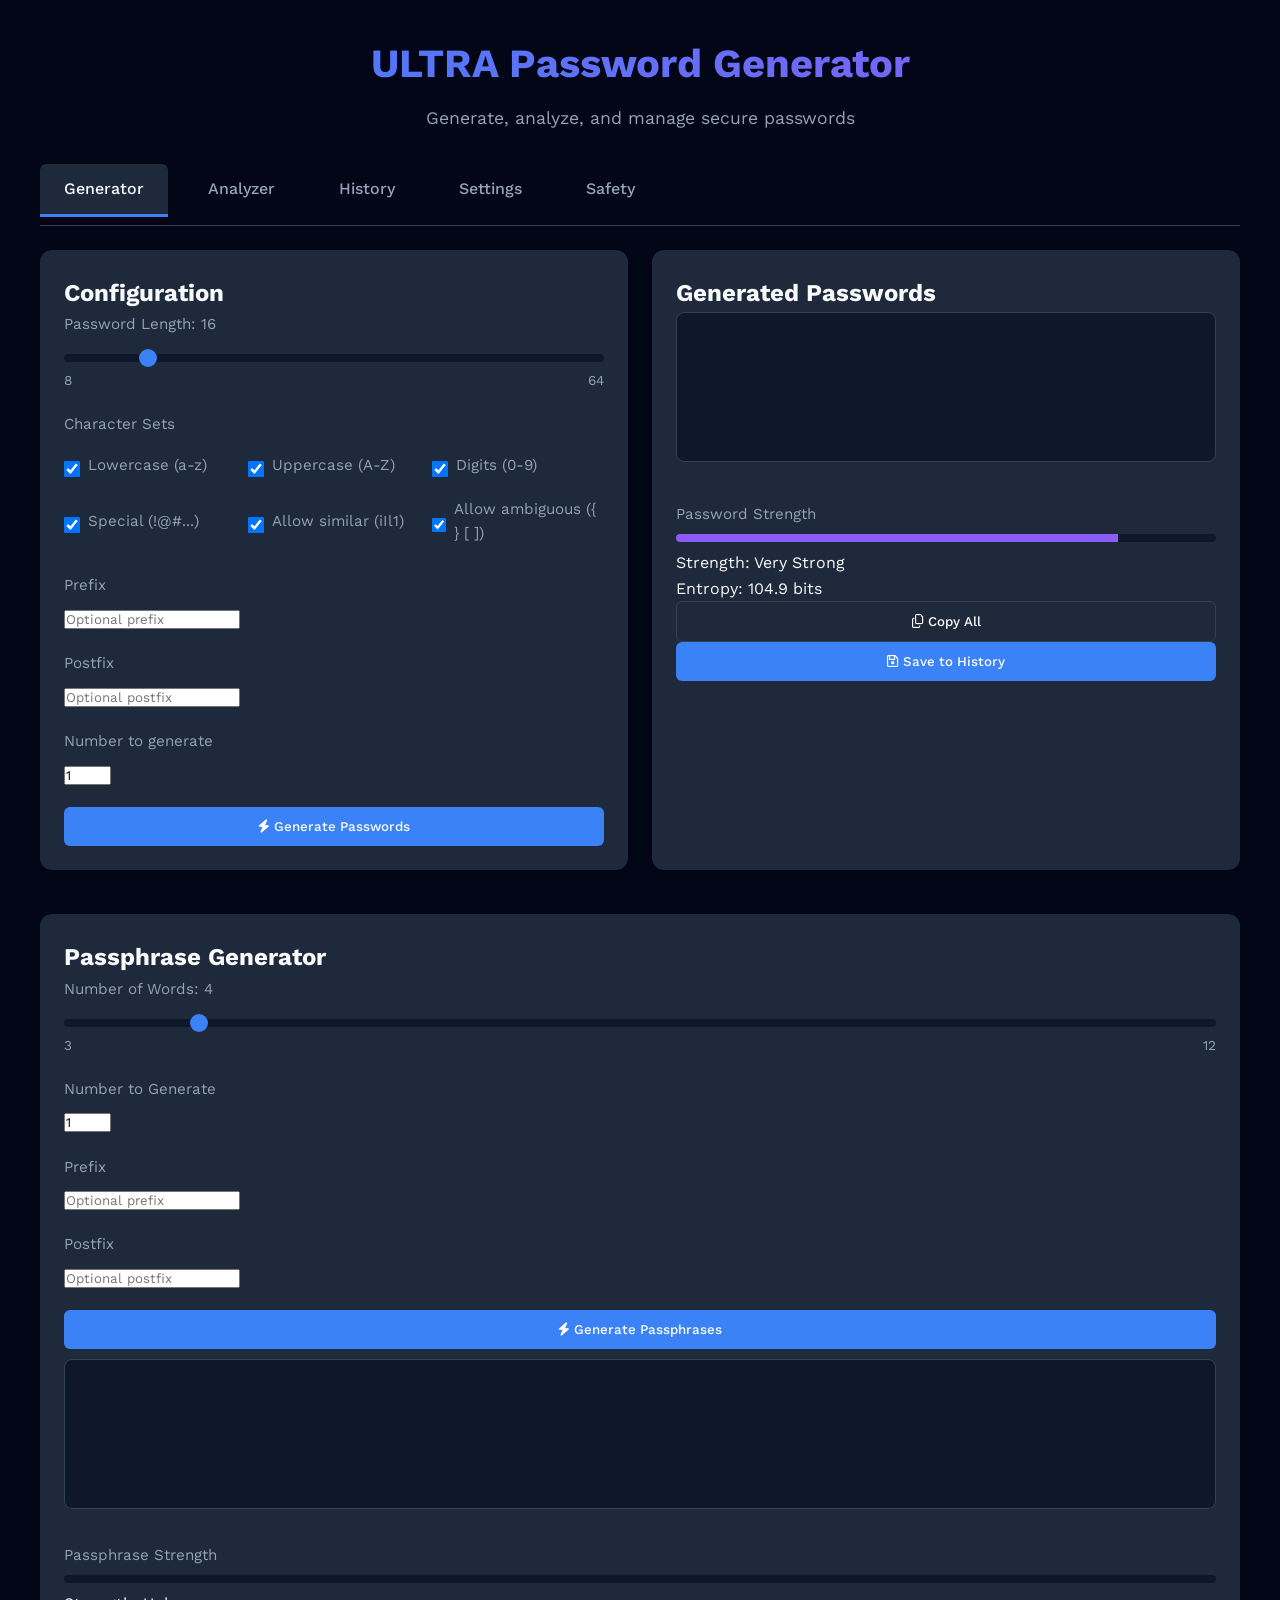
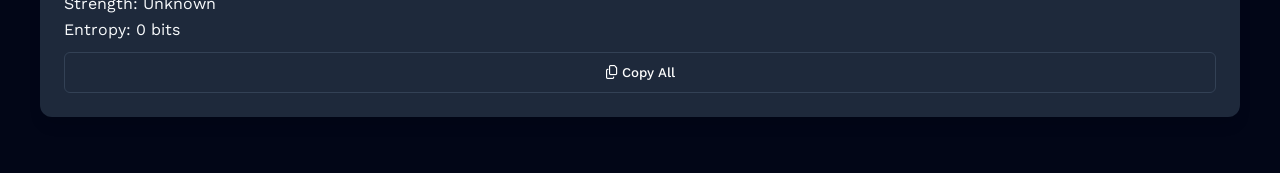
==== index.html @ 03932b48 "Update index.html please tell me this passphrase generator is finally fixed 😭" ====
<!DOCTYPE html>
<html lang="en">
<head>
    <meta charset="UTF-8">
    <meta name="viewport" content="width=device-width, initial-scale=1.0">
    <link rel="icon" href="icon.png" type="image/png">
    <link rel="preconnect" href="https://fonts.googleapis.com">
    <link rel="preconnect" href="https://fonts.gstatic.com" crossorigin>
    <link href="https://fonts.googleapis.com/css2?family=Work+Sans:ital,wght@0,100..900;1,100..900&display=swap" rel="stylesheet">
    <link rel="preconnect" href="https://fonts.googleapis.com">
    <link rel="preconnect" href="https://fonts.gstatic.com" crossorigin>
    <link href="https://fonts.googleapis.com/css2?family=Manrope:wght@200..800&display=swap" rel="stylesheet">
    <title>Password Generator</title>
    <link rel="stylesheet" href="https://cdnjs.cloudflare.com/ajax/libs/font-awesome/6.4.0/css/all.min.css">
    <style>
        :root {
            --bg-dark: #0f172a;
            --bg-darker: #020617;
            --card-bg: #1e293b;
            --accent: #3b82f6;
            --accent-hover: #2563eb;
            --text-primary: #f8fafc;
            --text-secondary: #94a3b8;
            --success: #10b981;
            --warning: #f59e0b;
            --danger: #ef4444;
            --border: #334155;
        }

        * {
            margin: 0;
            padding: 0;
            box-sizing: border-box;
            font-family: 'Work Sans', system-ui, -apple-system, sans-serif;
        }

        body {
            background: var(--bg-darker);
            color: var(--text-primary);
            min-height: 100vh;
            padding: 2rem;
            line-height: 1.6;
        }

        .container {
            max-width: 1200px;
            margin: 0 auto;
        }

        header {
            text-align: center;
            margin-bottom: 2rem;
        }

        h1 {
            font-size: 2.5rem;
            background: linear-gradient(90deg, var(--accent), #8b5cf6);
            -webkit-background-clip: text;
            background-clip: text;
            color: transparent;
            margin-bottom: 0.5rem;
        }

        .subtitle {
            color: var(--text-secondary);
            font-size: 1.1rem;
        }

        .tabs {
            display: flex;
            gap: 1rem;
            margin-bottom: 1.5rem;
            border-bottom: 1px solid var(--border);
            padding-bottom: 0.5rem;
        }

        .tab {
            padding: 0.75rem 1.5rem;
            cursor: pointer;
            border-radius: 6px 6px 0 0;
            font-weight: 500;
            transition: all 0.2s;
            color: var(--text-secondary);
        }

        .tab.active {
            background: var(--card-bg);
            color: var(--text-primary);
            border-bottom: 3px solid var(--accent);
        }

        .tab-content {
            display: none;
        }

        .tab-content.active {
            display: block;
        }

        .card {
            background: var(--card-bg);
            border-radius: 12px;
            padding: 1.5rem;
            margin-bottom: 1.5rem;
            box-shadow: 0 10px 15px -3px rgba(0, 0, 0, 0.1);
        }

        .grid {
            display: grid;
            grid-template-columns: repeat(auto-fit, minmax(300px, 1fr));
            gap: 1.5rem;
        }

        .control-group {
            margin-bottom: 1.25rem;
        }

        label {
            display: block;
            margin-bottom: 0.5rem;
            color: var(--text-secondary);
            font-size: 0.95rem;
        }

        input[type="range"] {
            width: 100%;
            height: 8px;
            background: var(--bg-dark);
            border-radius: 4px;
            -webkit-appearance: none;
            margin-bottom: 0.5rem;
        }

        input[type="range"]::-webkit-slider-thumb {
            -webkit-appearance: none;
            width: 18px;
            height: 18px;
            background: var(--accent);
            border-radius: 50%;
            cursor: pointer;
        }

        .range-labels {
            display: flex;
            justify-content: space-between;
            font-size: 0.85rem;
            color: var(--text-secondary);
        }

        .checkbox-grid {
            display: grid;
            grid-template-columns: repeat(auto-fill, minmax(150px, 1fr));
            gap: 0.75rem;
            margin: 1rem 0;
        }

        .checkbox-item {
            display: flex;
            align-items: center;
            gap: 0.5rem;
        }

        .checkbox-item input {
            width: 16px;
            height: 16px;
        }

        .btn {
            background: var(--accent);
            color: white;
            border: none;
            padding: 0.75rem 1.5rem;
            border-radius: 6px;
            cursor: pointer;
            font-weight: 500;
            transition: all 0.2s;
            display: inline-flex;
            align-items: center;
            gap: 0.5rem;
        }

        .btn:hover {
            background: var(--accent-hover);
            transform: translateY(-2px);
        }

        .btn:active {
            transform: translateY(0);
        }

        .btn-block {
            display: block;
            width: 100%;
            text-align: center;
        }

        .btn-secondary {
            background: var(--card-bg);
            border: 1px solid var(--border);
        }

        .btn-secondary:hover {
            background: var(--bg-dark);
        }

        .safety-textarea {
          width: 100%;
          min-height: 150px;
          background: var(--bg-dark);
          color: var(--text-primary);
          border: 1px solid var(--border);
          border-radius: 8px;
          padding: 1rem;
          font-family: 'Manrope', monospace;
          font-size: 26px; /* Your requested size */
          resize: none;
          margin-bottom: 1rem;
          line-height: 1.6;
          box-sizing: border-box;
          word-wrap: break-word;
          white-space: pre-wrap;
        }
        
        textarea:not(.safety-textarea) {
          width: 100%;
          min-height: 150px;
          background: var(--bg-dark);
          color: var(--text-primary);
          border: 1px solid var(--border);
          border-radius: 8px;
          padding: 1rem;
          font-family: 'Manrope', monospace;
          font-size: 30px;
          resize: none;
          margin-bottom: 1rem;
          line-height: 1.6;
          box-sizing: border-box;
        }

        .password-strength {
            margin-top: 1rem;
        }

        .strength-meter {
            height: 8px;
            background: var(--bg-dark);
            border-radius: 4px;
            overflow: hidden;
            margin: 0.5rem 0;
        }

        .strength-bar {
            height: 100%;
            width: 0%;
            transition: all 0.3s ease;
        }

        .analysis-results {
            margin-top: 1rem;
        }

        .analysis-item {
            display: flex;
            justify-content: space-between;
            padding: 0.5rem 0;
            border-bottom: 1px dashed var(--border);
        }

        .analysis-item:last-child {
            border-bottom: none;
        }

        .badge {
            display: inline-block;
            padding: 0.25rem 0.5rem;
            border-radius: 4px;
            font-size: 0.8rem;
            font-weight: 500;
        }

        .badge-success {
            background: rgba(16, 185, 129, 0.2);
            color: var(--success);
        }

        .badge-warning {
            background: rgba(245, 158, 11, 0.2);
            color: var(--warning);
        }

        .badge-danger {
            background: rgba(239, 68, 68, 0.2);
            color: var(--danger);
        }

        .password-history {
            max-height: 300px;
            overflow-y: auto;
        }

        .history-item {
            display: flex;
            justify-content: space-between;
            align-items: center;
            padding: 8px;
            border-bottom: 1px solid #ccc;
            flex-wrap: wrap;
        }
        
        .history-item .password {
            flex: 1;
            min-width: 0;
            margin-right: 10px;
            word-break: break-word;
            overflow-wrap: anywhere;
        }
        
        .history-item .actions {
            display: flex;
            gap: 6px;
            flex-shrink: 0;
        }

        .tooltip {
            position: relative;
            display: inline-block;
        }

        .tooltip .tooltip-text {
            visibility: hidden;
            width: 200px;
            background: var(--card-bg);
            color: var(--text-primary);
            text-align: center;
            border-radius: 6px;
            padding: 0.5rem;
            position: absolute;
            z-index: 1;
            bottom: 125%;
            left: 50%;
            transform: translateX(-50%);
            opacity: 0;
            transition: opacity 0.3s;
            font-size: 0.85rem;
            border: 1px solid var(--border);
        }

        .tooltip:hover .tooltip-text {
            visibility: visible;
            opacity: 1;
        }

        @media (max-width: 768px) {
            .safety-textarea {
                font-size: 18px !important;
                padding: 12px !important;
            }
              
            textarea:not(.safety-textarea) {
                font-size: 24px !important;
            }
            .grid {
                grid-template-columns: 1fr;
            }
    
            .tabs {
                overflow-x: auto;
                padding-bottom: 0;
            }
        }
    </style>
</head>
<body>
    <div class="container">
        <header>
            <h1>ULTRA Password Generator</h1>
            <p class="subtitle">Generate, analyze, and manage secure passwords</p>
        </header>

        <div class="tabs">
            <div class="tab active" data-tab="generator">Generator</div>
            <div class="tab" data-tab="analyzer">Analyzer</div>
            <div class="tab" data-tab="history">History</div>
            <div class="tab" data-tab="settings">Settings</div>
            <div class="tab" data-tab="safety">Safety</div>
        </div>

        <div id="generator" class="tab-content active">
            <div class="grid">
                <div class="card">
                    <h2>Configuration</h2>
                    <div class="control-group">
                        <label for="length">Password Length: <span id="length-value">16</span></label>
                        <input type="range" id="length" min="8" max="64" value="16">
                        <div class="range-labels">
                            <span>8</span>
                            <span>64</span>
                        </div>
                    </div>

                    <div class="control-group">
                        <label>Character Sets</label>
                        <div class="checkbox-grid">
                            <div class="checkbox-item">
                                <input type="checkbox" id="lowercase" checked>
                                <label for="lowercase">Lowercase (a-z)</label>
                            </div>
                            <div class="checkbox-item">
                                <input type="checkbox" id="uppercase" checked>
                                <label for="uppercase">Uppercase (A-Z)</label>
                            </div>
                            <div class="checkbox-item">
                                <input type="checkbox" id="digits" checked>
                                <label for="digits">Digits (0-9)</label>
                            </div>
                            <div class="checkbox-item">
                                <input type="checkbox" id="special" checked>
                                <label for="special">Special (!@#...)</label>
                            </div>
                            <div class="checkbox-item">
                                <input type="checkbox" id="similar" checked>
                                <label for="similar">Allow similar (iIl1)</label>
                            </div>
                            <div class="checkbox-item">
                                <input type="checkbox" id="ambiguous" checked>
                                <label for="ambiguous">Allow ambiguous ({ } [ ])</label>
                            </div>
                        </div>
                    </div>

                    <div class="control-group">
                        <label for="prefix">Prefix</label>
                        <input type="text" id="prefix" placeholder="Optional prefix">
                    </div>

                    <div class="control-group">
                        <label for="postfix">Postfix</label>
                        <input type="text" id="postfix" placeholder="Optional postfix">
                    </div>

                    <div class="control-group">
                        <label for="num-passwords">Number to generate</label>
                        <input type="number" id="num-passwords" min="1" max="10" value="1">
                    </div>

                    <button id="generate-btn" class="btn btn-block">
                        <i class="fas fa-bolt"></i> Generate Passwords
                    </button>
                </div>

                <div class="card">
                    <h2>Generated Passwords</h2>
                    <textarea id="output" readonly style="font-size: 20px;"></textarea>

                    <div class="password-strength">
                        <label>Password Strength</label>
                        <div class="strength-meter">
                            <div class="strength-bar" id="strength-bar"></div>
                        </div>
                        <div id="strength-text">Strength: Unknown</div>
                        <div id="entropy">Entropy: 0 bits</div>
                    </div>

                    <button id="copy-btn" class="btn btn-block btn-secondary">
                        <i class="far fa-copy"></i> Copy All
                    </button>
                    <button id="save-btn" class="btn btn-block">
                        <i class="far fa-save"></i> Save to History
                    </button>
                </div>
            </div>
            <div class="card" style="margin-top: 20px;">
              <h2>Passphrase Generator</h2>
              <div class="control-group">
                <label for="passphrase-length">Number of Words: <span id="passphrase-length-value">4</span></label>
                <input type="range" id="passphrase-length" min="3" max="12" value="4">
                <div class="range-labels">
                  <span>3</span>
                  <span>12</span>
                </div>
              </div>
            
              <div class="control-group">
                <label for="num-passphrases">Number to Generate</label>
                <input type="number" id="num-passphrases" min="1" max="10" value="1">
              </div>
            
              <div class="control-group">
                <label for="prefix-phrase">Prefix</label>
                <input type="text" id="prefix-phrase" placeholder="Optional prefix">
              </div>
            
              <div class="control-group">
                <label for="postfix-phrase">Postfix</label>
                <input type="text" id="postfix-phrase" placeholder="Optional postfix">
              </div>
            
              <button id="generate-passphrase-btn" class="btn btn-block">
                <i class="fas fa-bolt"></i> Generate Passphrases
              </button>
            
              <textarea id="output-passphrases" readonly style="font-size: 20px; margin-top: 10px; height: 150px;"></textarea>
            
              <div class="password-strength" style="margin-top: 10px;">
                <label>Passphrase Strength</label>
                <div class="strength-meter">
                  <div class="strength-bar" id="strength-bar-passphrase"></div>
                </div>
                <div id="strength-text-passphrase">Strength: Unknown</div>
                <div id="entropy-passphrase">Entropy: 0 bits</div>
              </div>
            
              <button id="copy-passphrase-btn" class="btn btn-block btn-secondary" style="margin-top: 10px;">
                <i class="far fa-copy"></i> Copy All
              </button>
            </div>
        </div>

        <div id="analyzer" class="tab-content">
            <div class="grid">
                <div class="card">
                    <h2>Password Analysis</h2>
                    <textarea id="analyze-input" placeholder="Paste a password to analyze" style="font-size: 20px;"></textarea>
                    <button id="analyze-btn" class="btn btn-block">
                        <i class="fas fa-search"></i> Analyze Password
                    </button>
                </div>

                <div class="card">
                    <h2>Analysis Results</h2>
                    <div id="analysis-results" class="analysis-results">
                        <p>No password analyzed yet. Enter a password in the analyzer to see detailed information.</p>
                    </div>
                </div>
            </div>
        </div>

        <div id="history" class="tab-content">
            <div class="card">
                <h2>Password History</h2>
                <div class="password-history" id="password-history">
                    <p>No passwords saved yet. Generate and save passwords to view them here.</p>
                </div>
                <button id="clear-history" class="btn btn-block btn-secondary">
                    <i class="fas fa-trash"></i> Clear History
                </button>
                <button id="export-history" class="btn btn-block btn-primary">
                    <i class="fas fa-download"></i> Export History
                </button>
            </div>
        </div>

        <div id="settings" class="tab-content">
            <div class="card">
                <h2>Settings</h2>
                <div class="control-group">
                    <label for="theme">Theme</label>
                    <select id="theme" class="btn btn-block">
                        <option value="dark">Dark</option>
                        <option value="light">Light (WIP)</option>
                        <option value="oled">OLED Black (WIP)</option>
                    </select>
                    <small class="text-warning">Note: Light and OLED Black themes are currently a work in progress.</small>
                </div>

                <div class="control-group">
                    <label for="default-length">Default Password Length</label>
                    <input type="range" id="default-length" min="8" max="64" value="16">
                    <div class="range-labels">
                        <span>8</span>
                        <span>64</span>
                    </div>
                </div>

                <div class="control-group">
                    <label for="auto-copy">Auto-copy on generate</label>
                    <input type="checkbox" id="auto-copy">
                </div>

                <div class="control-group">
                    <label for="auto-save">Auto-save to history</label>
                    <input type="checkbox" id="auto-save">
                </div>

                <button id="export-settings" class="btn btn-block btn-secondary">
                    <i class="fas fa-file-export"></i> Export Settings
                </button>
                <button id="import-settings" class="btn btn-block">
                    <i class="fas fa-file-import"></i> Import Settings
                </button>
            </div>
        </div>
    </div>

    <div id="safety" class="tab-content">
        <div class="card">
            <h2>Safety</h2>

            <div class="control-group">
                <label for="tip1"><strong>Password Tip #1</strong></label>
                <textarea id="tip1" class="safety-textarea" rows="5" readonly>
Strong passwords mix uppercase, lowercase, numbers, and symbols. Avoid simple patterns like "12345" or "password". Aim for at least 12 characters in length. The more random your combination, the harder it is to crack. Special characters like @#$% can significantly increase security.
                </textarea>
            </div>

            <div class="control-group">
                <label for="tip2"><strong>Password Tip #2</strong></label>
                <textarea id="tip2" class="safety-textarea" rows="5" readonly>
Never use personal information like birthdays or pet names. Hackers can easily find these details online. Avoid dictionary words and common phrases. Instead, create random combinations unrelated to your life. Consider using the first letters of a memorable sentence.
                </textarea>
            </div>

            <div class="control-group">
                <label for="tip3"><strong>Password Tip #3</strong></label>
                <textarea id="tip3" class="safety-textarea" rows="5" readonly>
Reusing passwords puts all accounts at risk. Data breaches often expose passwords used on multiple sites. Password managers generate and store unique passwords securely. They encrypt your data and only require remembering one master password. Popular options include LastPass, Bitwarden, and 1Password.
                </textarea>
            </div>

            <div class="control-group">
                <label for="tip4"><strong>Password Tip #4</strong></label>
                <textarea id="tip4" class="safety-textarea" rows="5" readonly>
Two-factor authentication (2FA) adds crucial extra protection. Even with your password, hackers would need your phone or biometrics. Use authenticator apps instead of SMS when possible. Enable 2FA especially for email and financial accounts. Many services offer this in their security settings. Some recomendations for authenticator apps are: Google Authenticator, Microsoft Authenticator, Authy, Raivo OTP (iOS only), or Aegis Authenticator (Android only)
                </textarea>
            </div>

            <div class="control-group">
                <label for="tip5"><strong>Password Tip #5</strong></label>
                <textarea id="tip5" class="safety-textarea" rows="5" readonly>
Update important passwords every 3-6 months. Focus first on banking, email, and work accounts. Don't just increment numbers (Password1 to Password2). Create completely new passwords each time. Password managers can track when you last changed each password.
                </textarea>
            </div>

            <div class="control-group">
                <label for="tip6"><strong>Password Tip #6</strong></label>
                <textarea id="tip6" class="safety-textarea" rows="5" readonly>
Phishing scams try to trick you into revealing passwords. Check sender addresses carefully in suspicious emails. Never click "password reset" links you didn't request. Legitimate companies won't ask for passwords via email. When in doubt, visit websites directly instead of clicking links.
                </textarea>
            </div>

            <div class="control-group">
                <label for="tip7"><strong>Password Tip #7</strong></label>
                <textarea id="tip7" class="safety-textarea" rows="5" readonly>
Passphrases combine multiple random words for better security. They're longer but easier to remember than complex characters. Choose 4-6 unrelated words (correct-horse-battery-staple). Add numbers/symbols between words for extra strength. Ensure it's at least 15 characters total.
                </textarea>
            </div>
        </div>
    </div>

    <script>

        let wordsList = [];
        async function loadWords() {
          try {
            const response = await fetch('/words.json');
            if (!response.ok) throw new Error('Failed to load words.json');
            const data = await response.json();
            wordsList = data.words;
            console.log(`Loaded ${wordsList.length} words.`);
          } catch (error) {
            console.error('Error loading words:', error);
          }
        }
        
        const tabElements = document.querySelectorAll('.tab');
        const tabContents = document.querySelectorAll('.tab-content');
        const lengthSlider = document.getElementById('length');
        const lengthValue = document.getElementById('length-value');
        const lowercaseCheck = document.getElementById('lowercase');
        const uppercaseCheck = document.getElementById('uppercase');
        const digitsCheck = document.getElementById('digits');
        const specialCheck = document.getElementById('special');
        const similarCheck = document.getElementById('similar');
        const ambiguousCheck = document.getElementById('ambiguous');
        const prefixInput = document.getElementById('prefix');
        const postfixInput = document.getElementById('postfix');
        const numPasswordsInput = document.getElementById('num-passwords');
        const generateBtn = document.getElementById('generate-btn');
        const copyBtn = document.getElementById('copy-btn');
        const saveBtn = document.getElementById('save-btn');
        const outputArea = document.getElementById('output');
        const strengthBar = document.getElementById('strength-bar');
        const strengthText = document.getElementById('strength-text');
        const entropyText = document.getElementById('entropy');
        const analyzeInput = document.getElementById('analyze-input');
        const analyzeBtn = document.getElementById('analyze-btn');
        const analysisResults = document.getElementById('analysis-results');
        const passwordHistory = document.getElementById('password-history');
        const clearHistoryBtn = document.getElementById('clear-history');
        const themeSelect = document.getElementById('theme');
        const defaultLength = document.getElementById('default-length');
        const autoCopyCheck = document.getElementById('auto-copy');
        const autoSaveCheck = document.getElementById('auto-save');
        const exportSettingsBtn = document.getElementById('export-settings');
        const importSettingsBtn = document.getElementById('import-settings');
        const passphraseLengthInput = document.getElementById('passphrase-length');
        const passphraseLengthDisplay = document.getElementById('passphrase-length-value');
        const passphraseCountInput = document.getElementById('num-passphrases');
        const passphrasePrefixInput = document.getElementById('prefix-phrase');
        const passphrasePostfixInput = document.getElementById('postfix-phrase');
        const generatePassphraseButton = document.getElementById('generate-passphrase-btn');
        const passphraseOutputBox = document.getElementById('output-passphrases');
        const passphraseStrengthBar = document.getElementById('strength-bar-passphrase');
        const passphraseStrengthText = document.getElementById('strength-text-passphrase');
        const passphraseEntropyDisplay = document.getElementById('entropy-passphrase');
        const copyPassphraseButton = document.getElementById('copy-passphrase-btn');
        let isLoadingHistory = false;

        tabElements.forEach(tab => {
            tab.addEventListener('click', () => {
                tabElements.forEach(t => t.classList.remove('active'));
                tabContents.forEach(c => c.classList.remove('active'));

                tab.classList.add('active');
                document.getElementById(tab.dataset.tab).classList.add('active');
            });
        });

        passphraseLengthInput.addEventListener('input', () => {
          passphraseLengthDisplay.textContent = passphraseLengthInput.value;
        });


        lengthSlider.addEventListener('input', function() {
            lengthValue.textContent = this.value;
            updateStrengthBar();
        });

        [lowercaseCheck, uppercaseCheck, digitsCheck, specialCheck, similarCheck, ambiguousCheck].forEach(checkbox => {
            checkbox.addEventListener('change', updateStrengthBar);
        });

        generateBtn.addEventListener('click', generatePasswords);

        copyBtn.addEventListener('click', function() {
            if (outputArea.value) {
                navigator.clipboard.writeText(outputArea.value)
                    .then(() => showTooltip(copyBtn, 'Copied to clipboard!'))
                    .catch(err => alert('Failed to copy: ' + err));
            } else {
                showTooltip(copyBtn, 'Generate passwords first!');
            }
        });

        saveBtn.addEventListener('click', saveToHistory);

        analyzeBtn.addEventListener('click', analyzePassword);

        clearHistoryBtn.addEventListener('click', clearHistory);

        themeSelect.addEventListener('change', changeTheme);

        exportSettingsBtn.addEventListener('click', exportSettings);
        importSettingsBtn.addEventListener('click', importSettings);

        loadSettings();
        loadHistory();
        updateStrengthBar();

        numPasswordsInput.addEventListener('input', () => {
            let value = parseInt(input.value, 10);
        
            if (isNaN(value)) {
              input.value = 1;
            } else if (value < 1) {
              input.value = 1;
            } else if (value > 10) {
              input.value = 10;
            }
        });

        function calculateEntropy_phrases(numWords) {
          return (Math.log2(wordsList.length) * numWords).toFixed(2);
        }

        generatePassphraseButton.addEventListener('click', () => {
          const numWords = parseInt(passphraseLengthInput.value, 10);
          const numPassphrases = parseInt(passphraseCountInput.value, 10);
          const prefix = passphrasePrefixInput.value.trim();
          const postfix = passphrasePostfixInput.value.trim();
        
          if (wordsList.length === 0) {
            showTooltip(generatePassphraseButton, 'Word list not loaded yet!');
            return;
          }
        
          if (numWords < 3 || numWords > 12) {
            showTooltip(passphraseLengthInput, 'Number of words must be between 3 and 12');
            return;
          }
        
          if (numPassphrases < 1 || numPassphrases > 10) {
            showTooltip(passphraseCountInput, 'Number to generate must be between 1 and 10');
            return;
          }
        
          const results = [];
          for (let i = 0; i < numPassphrases; i++) {
            let phrase = generatePassphrase(numWords);
            if (prefix) phrase = prefix + ' ' + phrase;
            if (postfix) phrase = phrase + ' ' + postfix;
            results.push(phrase);
          }
        
          passphraseOutputBox.value = results.join('\n');
        
          const entropyVal = calculateEntropy_phrases(numWords);
          const maxEntropy = 12 * Math.log2(wordsList.length);
          const strengthPercent = Math.min(100, (entropyVal / maxEntropy) * 100);
        
          passphraseStrengthBar.style.width = strengthPercent + '%';
        
          let strengthLabel = 'Weak';
          if (strengthPercent > 80) strengthLabel = 'Very Strong';
          else if (strengthPercent > 60) strengthLabel = 'Strong';
          else if (strengthPercent > 40) strengthLabel = 'Moderate';
          else if (strengthPercent > 20) strengthLabel = 'Weak';
        
          passphraseStrengthText.textContent = 'Strength: ' + strengthLabel;
          passphraseEntropyDisplay.textContent = `Entropy: ${entropyVal} bits`;
        
          showTooltip(generatePassphraseButton, 'Passphrases generated!');
        });

        copyPassphraseButton.addEventListener('click', () => {
          if (!passphraseOutputBox.value) {
            showTooltip(copyPassphraseButton, 'Nothing to copy!');
            return;
          }
        
          passphraseOutputBox.select();
          passphraseOutputBox.setSelectionRange(0, 99999);
        
          try {
            document.execCommand('copy');
            showTooltip(copyPassphraseButton, 'Copied!');
          } catch (err) {
            showTooltip(copyPassphraseButton, 'Copy failed!');
          }
        
          window.getSelection().removeAllRanges();
        });

        async function checkPasswordBreach(password) {
            const encoder = new TextEncoder();
            const data = encoder.encode(password);
            const hashBuffer = await crypto.subtle.digest("SHA-1", data);
            const hashArray = Array.from(new Uint8Array(hashBuffer));
            const hashHex = hashArray.map(b => b.toString(16).padStart(2, '0')).join('').toUpperCase();
        
            const prefix = hashHex.slice(0, 5);
            const suffix = hashHex.slice(5);
        
            const response = await fetch(`https://api.pwnedpasswords.com/range/${prefix}`);
            const text = await response.text();
            const lines = text.split("\n");
        
            for (const line of lines) {
                const [lineSuffix, count] = line.split(":");
                if (lineSuffix === suffix) {
                    return parseInt(count);
                }
            }
        
            return 0;
        }

        function estimateCrackTime(entropy) {
            const guesses = 4.4 ** entropy;
            const guessesPerSecond = 1e7;
            const seconds = guesses / guessesPerSecond;
        
            if (seconds < 60) return `${seconds.toFixed(2)} seconds`;
            if (seconds < 3600) return `${(seconds / 60).toFixed(2)} minutes`;
            if (seconds < 86400) return `${(seconds / 3600).toFixed(2)} hours`;
            if (seconds < 31536000) return `${(seconds / 86400).toFixed(2)} days`;
            if (seconds < 3.15e8) return `${(seconds / 2.628e6).toFixed(2)} months`;
            return `${(seconds / 3.154e7).toFixed(2)} years`;
        }

        
        function updateStrengthBar() {
            const length = parseInt(lengthSlider.value);

            let charSet = 0;
            const similarChars = "il1Lo0O";
            const ambiguousChars = "{}[]()/\\'\"`~,;:.<>";

            if (lowercaseCheck.checked) charSet += 26;
            if (uppercaseCheck.checked) charSet += 26;
            if (digitsCheck.checked) charSet += 10;
            if (specialCheck.checked) charSet += 32;

            if (!similarCheck.checked) charSet -= countUnique(similarChars);
            if (!ambiguousCheck.checked) charSet -= countUnique(ambiguousChars);

            charSet = Math.max(1, charSet);

            const entropy = length * Math.log2(charSet);
            entropyText.textContent = `Entropy: ${entropy.toFixed(1)} bits`;

            const strengthPercent = Math.min(100, (entropy / 128) * 100);
            strengthBar.style.width = strengthPercent + '%';

            let strength, color;
            if (entropy < 28) {
                strength = "Very Weak";
                color = "#dc2626"; 
            } else if (entropy < 40) {
                strength = "Weak";
                color = "#f97316"; 
            } else if (entropy < 60) {
                strength = "Fair";
                color = "#eab308"; 
            } else if (entropy < 80) {
                strength = "Good";
                color = "#10b981"; 
            } else if (entropy < 100) {
                strength = "Strong";
                color = "#3b82f6"; 
            } else {
                strength = "Very Strong";
                color = "#8b5cf6"; 
            }

            strengthText.textContent = `Strength: ${strength}`;
            strengthBar.style.backgroundColor = color;
        }

        function countUnique(str) {
            return new Set(str.split('')).size;
        }

        function generatePasswords() {
            const length = parseInt(lengthSlider.value);
            const num = parseInt(numPasswordsInput.value);
            const prefix = prefixInput.value;
            const postfix = postfixInput.value;

            let lowercase = lowercaseCheck.checked ? 'abcdefghijklmnopqrstuvwxyz' : '';
            let uppercase = uppercaseCheck.checked ? 'ABCDEFGHIJKLMNOPQRSTUVWXYZ' : '';
            let digits = digitsCheck.checked ? '0123456789' : '';
            let special = specialCheck.checked ? '!@#$%^&*()_-+=<>?/[]{}|' : '';

            if (!similarCheck.checked) {
                lowercase = lowercase.replace(/[il1]/g, '');
                uppercase = uppercase.replace(/[IL]/g, '');
                digits = digits.replace(/[01]/g, '');
            }

            if (!ambiguousCheck.checked) {
                special = special.replace(/[{}[\]()\/\\'"`~,;:.<>]/g, '');
            }

            const chars = lowercase + uppercase + digits + special;

            if (!chars) {
                showTooltip(generateBtn, 'No character set selected!');
                return;
            }

            const passwords = [];
            for (let i = 0; i < num; i++) {

                const coreLength = Math.max(1, length - prefix.length - postfix.length);

                let passwordParts = [];
                if (lowercase) passwordParts.push(getRandomChar(lowercase));
                if (uppercase) passwordParts.push(getRandomChar(uppercase));
                if (digits) passwordParts.push(getRandomChar(digits));
                if (special) passwordParts.push(getRandomChar(special));

                const remainingLength = coreLength - passwordParts.length;
                if (remainingLength > 0) {
                    for (let j = 0; j < remainingLength; j++) {
                        passwordParts.push(getRandomChar(chars));
                    }
                }

                passwordParts = shuffleArray(passwordParts);

                passwords.push(prefix + passwordParts.join('') + postfix);
            }

            outputArea.value = passwords.join('\n');

            updateStrengthBar();

            if (autoCopyCheck.checked) {
                navigator.clipboard.writeText(outputArea.value)
                    .then(() => showTooltip(copyBtn, 'Auto-copied to clipboard!'))
                    .catch(err => console.error('Failed to auto-copy:', err));
            }

            if (autoSaveCheck.checked) {
                saveToHistory();
            }
        }

        async function analyzePassword() {
            const password = analyzeInput.value.trim();
            if (!password) {
                analysisResults.innerHTML = '<p class="text-warning">Please enter a password to analyze</p>';
                return;
            }
        
            const charSet = getCharacterSetSize(password);
            const entropy = password.length * Math.log2(charSet);
        
            const hasLower = /[a-z]/.test(password);
            const hasUpper = /[A-Z]/.test(password);
            const hasDigit = /\d/.test(password);
            const hasSpecial = /[^a-zA-Z0-9]/.test(password);
            const crackTime = estimateCrackTime(entropy);
            const isCommon = checkCommonPassword(password);
            const breachCount = await checkPasswordBreach(password);
        
            let html = `
                <div class="analysis-item">
                    <span>Length:</span>
                    <span class="badge ${password.length >= 12 ? 'badge-success' : password.length >= 8 ? 'badge-warning' : 'badge-danger'}">
                        ${password.length} characters
                    </span>
                </div>
                <div class="analysis-item">
                    <span>Character variety:</span>
                    <span class="badge ${charSet > 60 ? 'badge-success' : charSet > 30 ? 'badge-warning' : 'badge-danger'}">
                        ${Math.round(charSet)} unique characters
                    </span>
                </div>
                <div class="analysis-item">
                    <span>Estimated entropy:</span>
                    <span class="badge ${entropy > 80 ? 'badge-success' : entropy > 50 ? 'badge-warning' : 'badge-danger'}">
                        ${entropy.toFixed(1)} bits
                    </span>
                </div>
                <div class="analysis-item">
                    <span>Contains lowercase:</span>
                    <span class="badge ${hasLower ? 'badge-success' : 'badge-warning'}">
                        ${hasLower ? 'Yes' : 'No'}
                    </span>
                </div>
                <div class="analysis-item">
                    <span>Contains uppercase:</span>
                    <span class="badge ${hasUpper ? 'badge-success' : 'badge-warning'}">
                        ${hasUpper ? 'Yes' : 'No'}
                    </span>
                </div>
                <div class="analysis-item">
                    <span>Contains digits:</span>
                    <span class="badge ${hasDigit ? 'badge-success' : 'badge-warning'}">
                        ${hasDigit ? 'Yes' : 'No'}
                    </span>
                </div>
                <div class="analysis-item">
                    <span>Contains special chars:</span>
                    <span class="badge ${hasSpecial ? 'badge-success' : 'badge-warning'}">
                        ${hasSpecial ? 'Yes' : 'No'}
                    </span>
                </div>
                <div class="analysis-item">
                    <span>Estimated crack time:</span>
                    <span class="badge ${entropy > 80 ? 'badge-success' : entropy > 50 ? 'badge-warning' : 'badge-danger'}">
                        ${crackTime}
                    </span>
                </div>
                <div class="analysis-item">
                    <span>Common password:</span>
                    <span class="badge ${isCommon ? 'badge-danger' : 'badge-success'}">
                        ${isCommon ? 'Yes (high risk)' : 'No'}
                    </span>
                </div>
                <div class="analysis-item">
                    <span>Known breach count:</span>
                    <span class="badge ${breachCount > 0 ? 'badge-danger' : 'badge-success'}">
                        ${breachCount > 0 ? breachCount + ' times' : 'Not found'}
                    </span>
                </div>
            `;
        
            analysisResults.innerHTML = html;
        }


        function saveToHistory() {
            if (isLoadingHistory) return;
        
            const passwords = outputArea.value.trim();
            if (!passwords) {
                showTooltip(saveBtn, 'Generate passwords first!');
                return;
            }
        
            const history = JSON.parse(localStorage.getItem('passwordHistory') || '[]');
            const newEntries = passwords.split('\n').map(pwd => ({
                password: pwd,
                timestamp: new Date().toISOString(),
                strength: strengthText.textContent.replace('Strength: ', ''),
                entropy: entropyText.textContent.replace('Entropy: ', '')
            }));
        
            const updatedHistory = [...history, ...newEntries].slice(-50);
            localStorage.setItem('passwordHistory', JSON.stringify(updatedHistory));
        
            loadHistory();
            showTooltip(saveBtn, 'Saved to history!');
        }

        
        function loadHistory() {
            if (isLoadingHistory) return;
            isLoadingHistory = true;
        
            requestAnimationFrame(() => {
                const history = JSON.parse(localStorage.getItem('passwordHistory') || '[]');
                const container = document.getElementById('password-history');
        
                if (!container) {
                    console.error('Missing #password-history element.');
                    isLoadingHistory = false;
                    return;
                }
        
                container.innerHTML = '';
        
                if (history.length === 0) {
                    container.innerHTML = '<p>No passwords saved yet. Generate and save passwords to view them here.</p>';
                    isLoadingHistory = false;
                    return;
                }
        
                history.forEach((entry, index) => {
                    const item = document.createElement('div');
                    item.className = 'history-item';
                    item.innerHTML = `
                        <div class="password">${entry.password}</div>
                        <div class="actions">
                            <button class="btn btn-secondary copy-history" data-index="${index}">
                                <i class="far fa-copy"></i>
                            </button>
                            <button class="btn btn-secondary delete-history" data-index="${index}">
                                <i class="far fa-trash-alt"></i>
                            </button>
                        </div>
                    `;
                    container.appendChild(item);
                });
        
                container.querySelectorAll('.copy-history').forEach(btn => {
                    btn.addEventListener('click', function () {
                        const index = this.dataset.index;
                        const history = JSON.parse(localStorage.getItem('passwordHistory'));
                        navigator.clipboard.writeText(history[index].password)
                            .then(() => showTooltip(btn, 'Copied to clipboard!'))
                            .catch(err => console.error('Failed to copy:', err));
                    });
                });
        
                container.querySelectorAll('.delete-history').forEach(btn => {
                    btn.addEventListener('click', function () {
                        const index = this.dataset.index;
                        const history = JSON.parse(localStorage.getItem('passwordHistory'));
                        history.splice(index, 1);
                        localStorage.setItem('passwordHistory', JSON.stringify(history));
                        loadHistory();
                    });
                });
        
                isLoadingHistory = false;
            });
        }


        function clearHistory() {
            localStorage.removeItem('passwordHistory');
            loadHistory();
            showTooltip(clearHistoryBtn, 'History cleared!');
        }

        function changeTheme() {

            showTooltip(themeSelect, 'Theme changed!');
        }

        function exportSettings() {
            const settings = {
                length: lengthSlider.value,
                lowercase: lowercaseCheck.checked,
                uppercase: uppercaseCheck.checked,
                digits: digitsCheck.checked,
                special: specialCheck.checked,
                similar: similarCheck.checked,
                ambiguous: ambiguousCheck.checked,
                prefix: prefixInput.value,
                postfix: postfixInput.value,
                numPasswords: numPasswordsInput.value,
                autoCopy: autoCopyCheck.checked,
                autoSave: autoSaveCheck.checked,
                theme: themeSelect.value
            };

            const data = JSON.stringify(settings, null, 2);
            const blob = new Blob([data], { type: 'application/json' });
            const url = URL.createObjectURL(blob);

            const a = document.createElement('a');
            a.href = url;
            a.download = 'password-generator-settings.json';
            a.click();

            URL.revokeObjectURL(url);
            showTooltip(exportSettingsBtn, 'Settings exported!');
        }

        function importSettings() {
            const input = document.createElement('input');
            input.type = 'file';
            input.accept = '.json';

            input.onchange = e => {
                const file = e.target.files[0];
                const reader = new FileReader();

                reader.onload = event => {
                    try {
                        const settings = JSON.parse(event.target.result);

                        lengthSlider.value = settings.length;
                        lengthValue.textContent = settings.length;
                        lowercaseCheck.checked = settings.lowercase;
                        uppercaseCheck.checked = settings.uppercase;
                        digitsCheck.checked = settings.digits;
                        specialCheck.checked = settings.special;
                        similarCheck.checked = settings.similar;
                        ambiguousCheck.checked = settings.ambiguous;
                        prefixInput.value = settings.prefix;
                        postfixInput.value = settings.postfix;
                        numPasswordsInput.value = settings.numPasswords;
                        autoCopyCheck.checked = settings.autoCopy;
                        autoSaveCheck.checked = settings.autoSave;
                        themeSelect.value = settings.theme;

                        updateStrengthBar();
                        showTooltip(importSettingsBtn, 'Settings imported!');
                    } catch (err) {
                        showTooltip(importSettingsBtn, 'Invalid settings file!');
                        console.error('Error importing settings:', err);
                    }
                };

                reader.readAsText(file);
            };

            input.click();
        }

        function loadSettings() {
            const settings = JSON.parse(localStorage.getItem('generatorSettings')) || {};

            if (settings.length) lengthSlider.value = settings.length;
            if (settings.lowercase !== undefined) lowercaseCheck.checked = settings.lowercase;
            if (settings.uppercase !== undefined) uppercaseCheck.checked = settings.uppercase;
            if (settings.digits !== undefined) digitsCheck.checked = settings.digits;
            if (settings.special !== undefined) specialCheck.checked = settings.special;
            if (settings.similar !== undefined) similarCheck.checked = settings.similar;
            if (settings.ambiguous !== undefined) ambiguousCheck.checked = settings.ambiguous;
            if (settings.prefix !== undefined) prefixInput.value = settings.prefix;
            if (settings.postfix !== undefined) postfixInput.value = settings.postfix;
            if (settings.numPasswords !== undefined) numPasswordsInput.value = settings.numPasswords;
            if (settings.autoCopy !== undefined) autoCopyCheck.checked = settings.autoCopy;
            if (settings.autoSave !== undefined) autoSaveCheck.checked = settings.autoSave;
            if (settings.theme) themeSelect.value = settings.theme;

            lengthValue.textContent = lengthSlider.value;
            updateStrengthBar();
        }

        function saveSettings() {
            const settings = {
                length: lengthSlider.value,
                lowercase: lowercaseCheck.checked,
                uppercase: uppercaseCheck.checked,
                digits: digitsCheck.checked,
                special: specialCheck.checked,
                similar: similarCheck.checked,
                ambiguous: ambiguousCheck.checked,
                prefix: prefixInput.value,
                postfix: postfixInput.value,
                numPasswords: numPasswordsInput.value,
                autoCopy: autoCopyCheck.checked,
                autoSave: autoSaveCheck.checked,
                theme: themeSelect.value
            };

            localStorage.setItem('generatorSettings', JSON.stringify(settings));
        }

        function getRandomChar(str) {
            return str[Math.floor(Math.random() * str.length)];
        }

        function shuffleArray(array) {
            for (let i = array.length - 1; i > 0; i--) {
                const j = Math.floor(Math.random() * (i + 1));
                [array[i], array[j]] = [array[j], array[i]];
            }
            return array;
        }

        function getCharacterSetSize(password) {
            const uniqueChars = new Set(password.split(''));
            return uniqueChars.size;
        }

        function checkCommonPassword(password) {
            const common = [
                '123456', 'password', '123456789', '12345678', '12345', '111111', '1234567', 'sunshine', 'qwerty', 'iloveyou',
                'princess', 'admin', 'welcome', '666666', 'abc123', 'football', '123123', 'monkey', '654321', '!@#$%^&*',
                'charlie', 'aa123456', 'donald', 'password1', 'qwerty123', 'zxcvbnm', '1q2w3e4r', 'dragon', 'master', 'hello',
                'freedom', 'whatever', 'qazwsx', 'trustno1', 'letmein', '123qwe', 'baseball', 'superman', 'michael', '696969',
                'batman', 'jordan', 'harley', 'buster', 'thomas', 'tigger', 'robert', 'soccer', 'killer', 'hockey', 'george',
                'andrew', 'joshua', 'cheese', 'pepper', 'internet', 'summer', 'ginger', 'cookie', 'shadow', 'pepper', 'silver',
                'merlin', 'michelle', 'corvette', 'bigdog', 'gandalf', 'asdfgh', 'starwars', 'matrix', 'computer', 'blahblah',
                'pokemon', 'naruto', 'spiderman', 'batman123', 'passw0rd', 'hello123', 'monkey123', 'mustang', 'lovely',
                'secret', 'flower', 'ashley', 'bailey', 'qwertyuiop', 'daniel', 'maggie', 'buster', 'william', 'snoopy',
                'carlos', 'gabriel', 'madison', 'nicole', 'jesus', 'hannah', 'samantha', 'andrea', 'london', 'paris', '777777',
                'welcome1', 'password123', 'abc123456', 'monkey1', '1qaz2wsx', '123abc', '987654321', 'qwe123', 'qweasd',
                'qweqwe', '11111111', '121212', '000000', '1234567890', 'asdf1234', 'pass1234', 'root', 'admin123', '123321',
                '112233', '102030', '232323', '445566', 'password!', 'qwerty1', '1q2w3e', 'zaq1zaq1', '1g2w3e4r', '321321',
                '456789', 'password2', 'asdfasdf', 'a1b2c3', 'pass123', 'loveme', '123', '6969', 'q1w2e3r4', '1a2b3c',
                'asdf', 'super', '1password', 'samsung', 'playboy', 'ninja', 'trustme', 'killer123', 'batman1', 'pokemon123',
                '123456a', 'abc12345', 'myspace1', 'firebird', 'password4', 'test123', 'asdfg', 'aaaaaa', 'zxcvbn', 'qwe',
                'asdfghjkl', 'football1', 'hottie', 'jennifer', 'asdf123', 'internet1', 'lol123', 'google', 'michelle1',
                'happy', 'lucky', '7777777', 'ginger1', 'love123', 'jordan23', 'nintendo', 'facebook', 'asdfg123', 'hunter',
                'boomer', 'cameron', 'secret1', 'newyork', 'mypass', 'mypass123', 'mysecret', 'mypassword', 'mylife', 'apple',
                'windows', 'ubuntu', 'linux', 'iloveyou1', 'sexy', 'trust', 'bank', 'money', 'rich', 'poor', 'jobless',
                'working', 'default', 'changeme', 'qweqwe123', 'test', 'test1234', 'root123', 'admin1', '123admin', 'admin1234',
                'iloveme', 'adminadmin', '1admin', '1admin1', 'me123', 'me12345', '1111', '2222', '3333', '4444', '5555',
                '6666', '7777', '8888', '9999', '0000', '131313', '121314', '789456', '159753', '852456', '456123', '741852',
                '147258', '369258', '258369', '963852', 'adminadmin123', 'administrator', 'system', 'guest', 'superuser',
                'superadmin', 'q1w2e3', 'q1w2e3r4t5', '123qweasd', 'asdfqwer', 'passw0rd1', 'passw0rd!', 'pass123!', 'myspace',
                'ilovepasswords', 'passion', 'football123', 'letmein123', '123456789a', 'access', 'access123', 'qazwsxedc',
                'zaq12wsx', 'zxcvbn123', '1a2b3c4d', 'abcd1234', 'abcde12345', 'abcdefg', 'securepassword', 'secur3', 'strongpass',
                'strongpassword', 'qwertyui', 'qwerty12', 'passcode', 'passphrase', 'mypassw0rd', 'supersecret', 'ultrasecret',
                'topsecret', 'notsecure', 'reallysecure', 'supersecure', 'adminadmin1', 'letmeinplease', 'qwerty123456', '00000000'
            ];
            return common.includes(password.toLowerCase());
        }

        function showTooltip(element, message) {
            const tooltip = document.createElement('div');
            tooltip.className = 'tooltip-message';
            tooltip.textContent = message;
            tooltip.style.position = 'absolute';
            tooltip.style.background = 'var(--card-bg)';
            tooltip.style.color = 'var(--text-primary)';
            tooltip.style.padding = '0.5rem 1rem';
            tooltip.style.borderRadius = '4px';
            tooltip.style.boxShadow = '0 2px 10px rgba(0,0,0,0.2)';
            tooltip.style.zIndex = '1000';
            tooltip.style.whiteSpace = 'nowrap';

            const rect = element.getBoundingClientRect();
            tooltip.style.top = `${rect.top - 40}px`;
            tooltip.style.left = `${rect.left + rect.width/2}px`;
            tooltip.style.transform = 'translateX(-50%)';

            document.body.appendChild(tooltip);

            setTimeout(() => {
                tooltip.style.opacity = '0';
                tooltip.style.transition = 'opacity 0.3s';
                setTimeout(() => tooltip.remove(), 300);
            }, 2000);
        }

       document.getElementById('export-history').addEventListener('click', function () {
            const history = JSON.parse(localStorage.getItem('passwordHistory') || '[]');
           
            if (!history.length) {
                alert('No passwords to export!');
                return;
            }
        
            const exportText = history.map(entry => entry.password).join('\n');
        
            const blob = new Blob([exportText], { type: 'text/plain' });
            const url = URL.createObjectURL(blob);
        
            const link = document.createElement('a');
            link.href = url;
            link.download = 'password_history.txt';
            document.body.appendChild(link);
            link.click();
            document.body.removeChild(link);
            URL.revokeObjectURL(url);
        });



        window.addEventListener('beforeunload', saveSettings);
    </script>
</body>
</html>
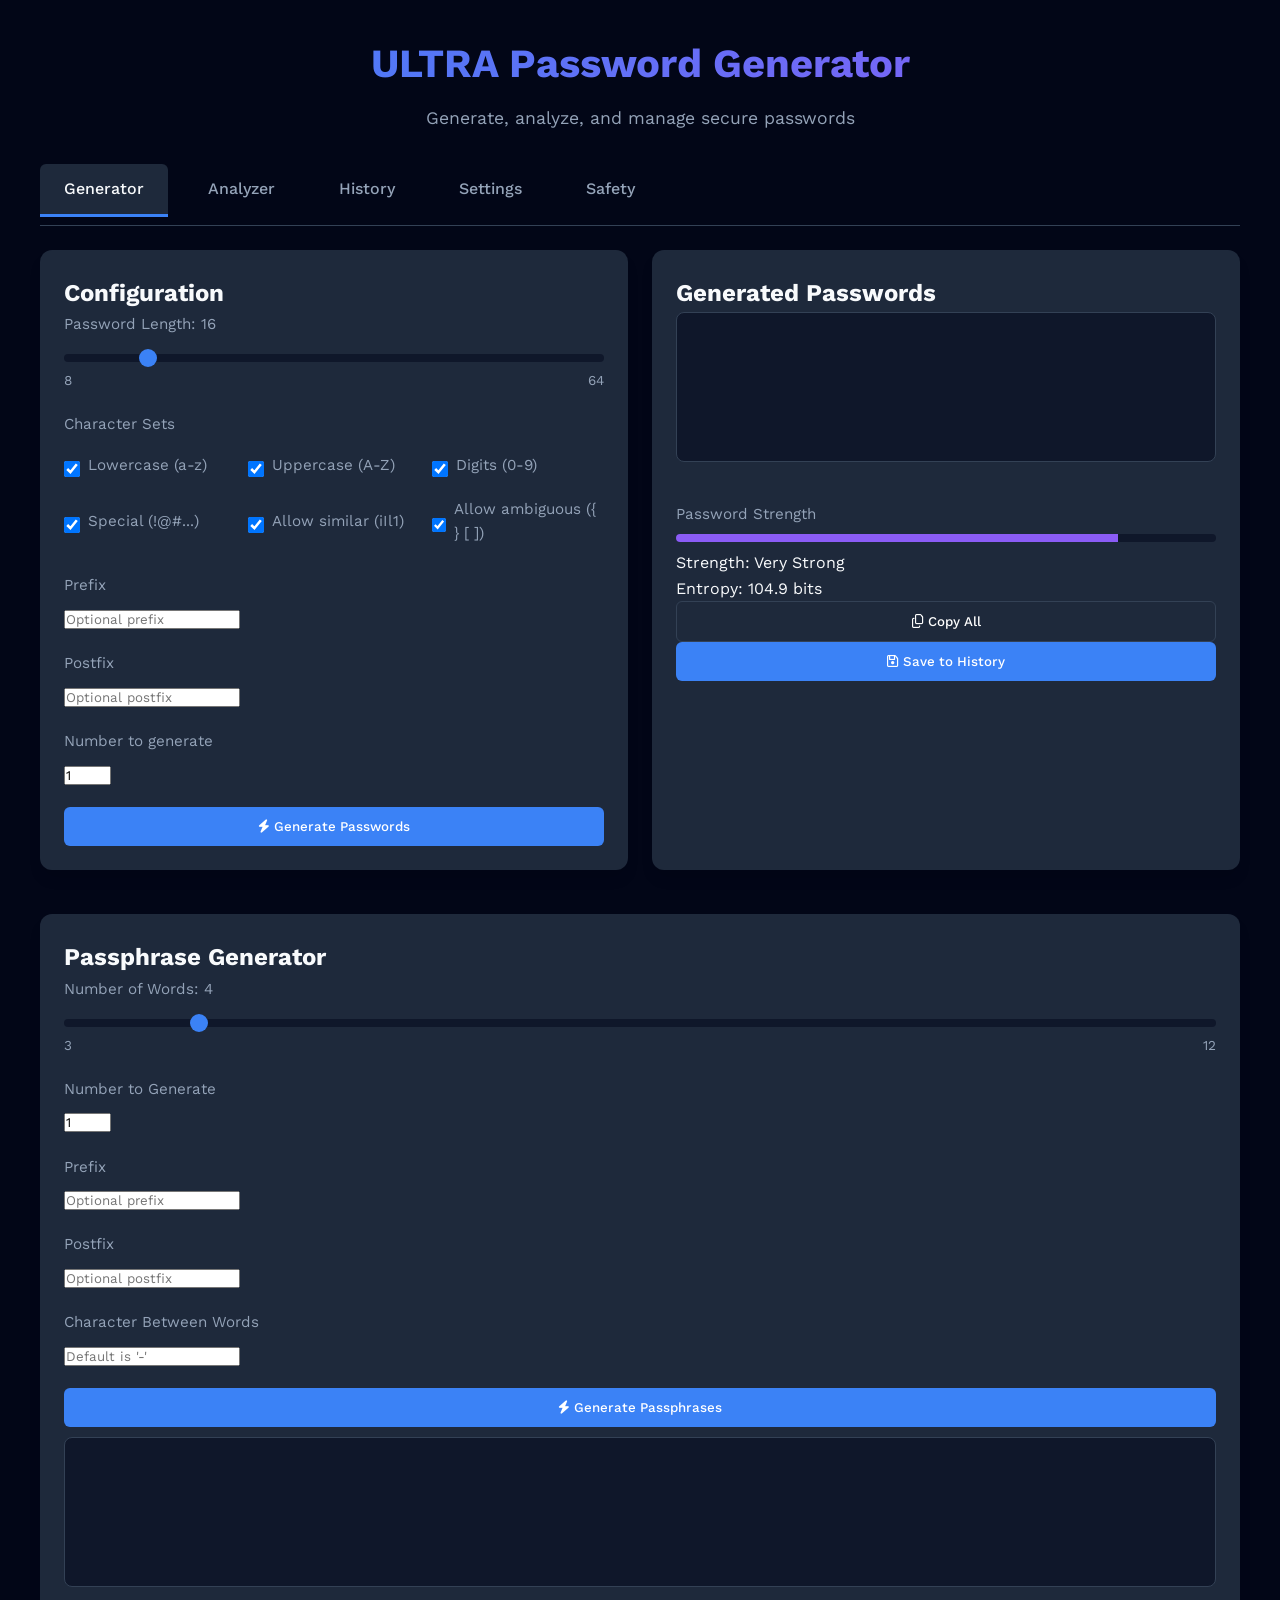
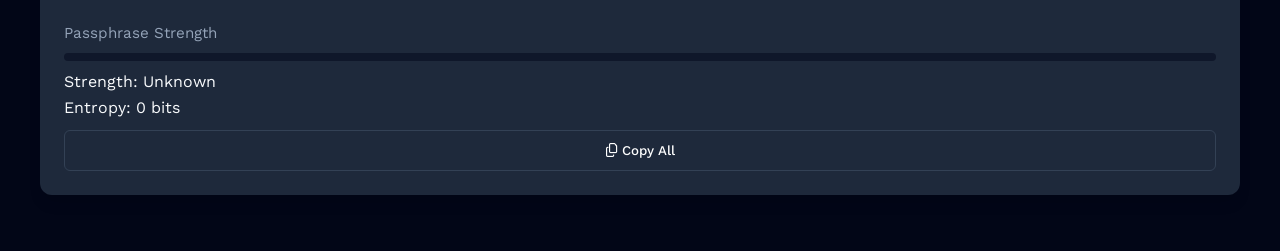
==== commit c9110ffc: "Update index.html 1.removed spaces between prefix/postfix in the Passphrase generator  2. added an" ====
--- a/index.html
+++ b/index.html
@@ -493,6 +493,11 @@
               <div class="control-group">
                 <label for="postfix-phrase">Postfix</label>
                 <input type="text" id="postfix-phrase" placeholder="Optional postfix">
+              </div>
+                
+              <div class="control-group">
+                <label for="character-between-phrase">Character Between Words</label>
+                <input type="text" id="character-between-phrase" placeholder="Default is '-'">
               </div>
             
               <button id="generate-passphrase-btn" class="btn btn-block">
@@ -756,6 +761,7 @@
         loadSettings();
         loadHistory();
         updateStrengthBar();
+        loadWords();
 
         numPasswordsInput.addEventListener('input', () => {
             let value = parseInt(input.value, 10);
@@ -769,6 +775,21 @@
             }
         });
 
+
+        function generatePassphrase(numWords) {
+          if (!wordsList.length) return 'Word list not loaded!';
+          let phrase = [];
+          const characterInput = document.getElementById('character-between-phrase');
+          const separator = characterInput?.value || '-';
+        
+          for (let i = 0; i < numWords; i++) {
+            const randomWord = wordsList[Math.floor(Math.random() * wordsList.length)];
+            phrase.push(randomWord);
+          }
+        
+          return phrase.join(separator);
+        }
+        
         function calculateEntropy_phrases(numWords) {
           return (Math.log2(wordsList.length) * numWords).toFixed(2);
         }
@@ -797,8 +818,8 @@
           const results = [];
           for (let i = 0; i < numPassphrases; i++) {
             let phrase = generatePassphrase(numWords);
-            if (prefix) phrase = prefix + ' ' + phrase;
-            if (postfix) phrase = phrase + ' ' + postfix;
+            if (prefix) phrase = prefix + phrase;
+            if (postfix) phrase = phrase + postfix;
             results.push(phrase);
           }
         
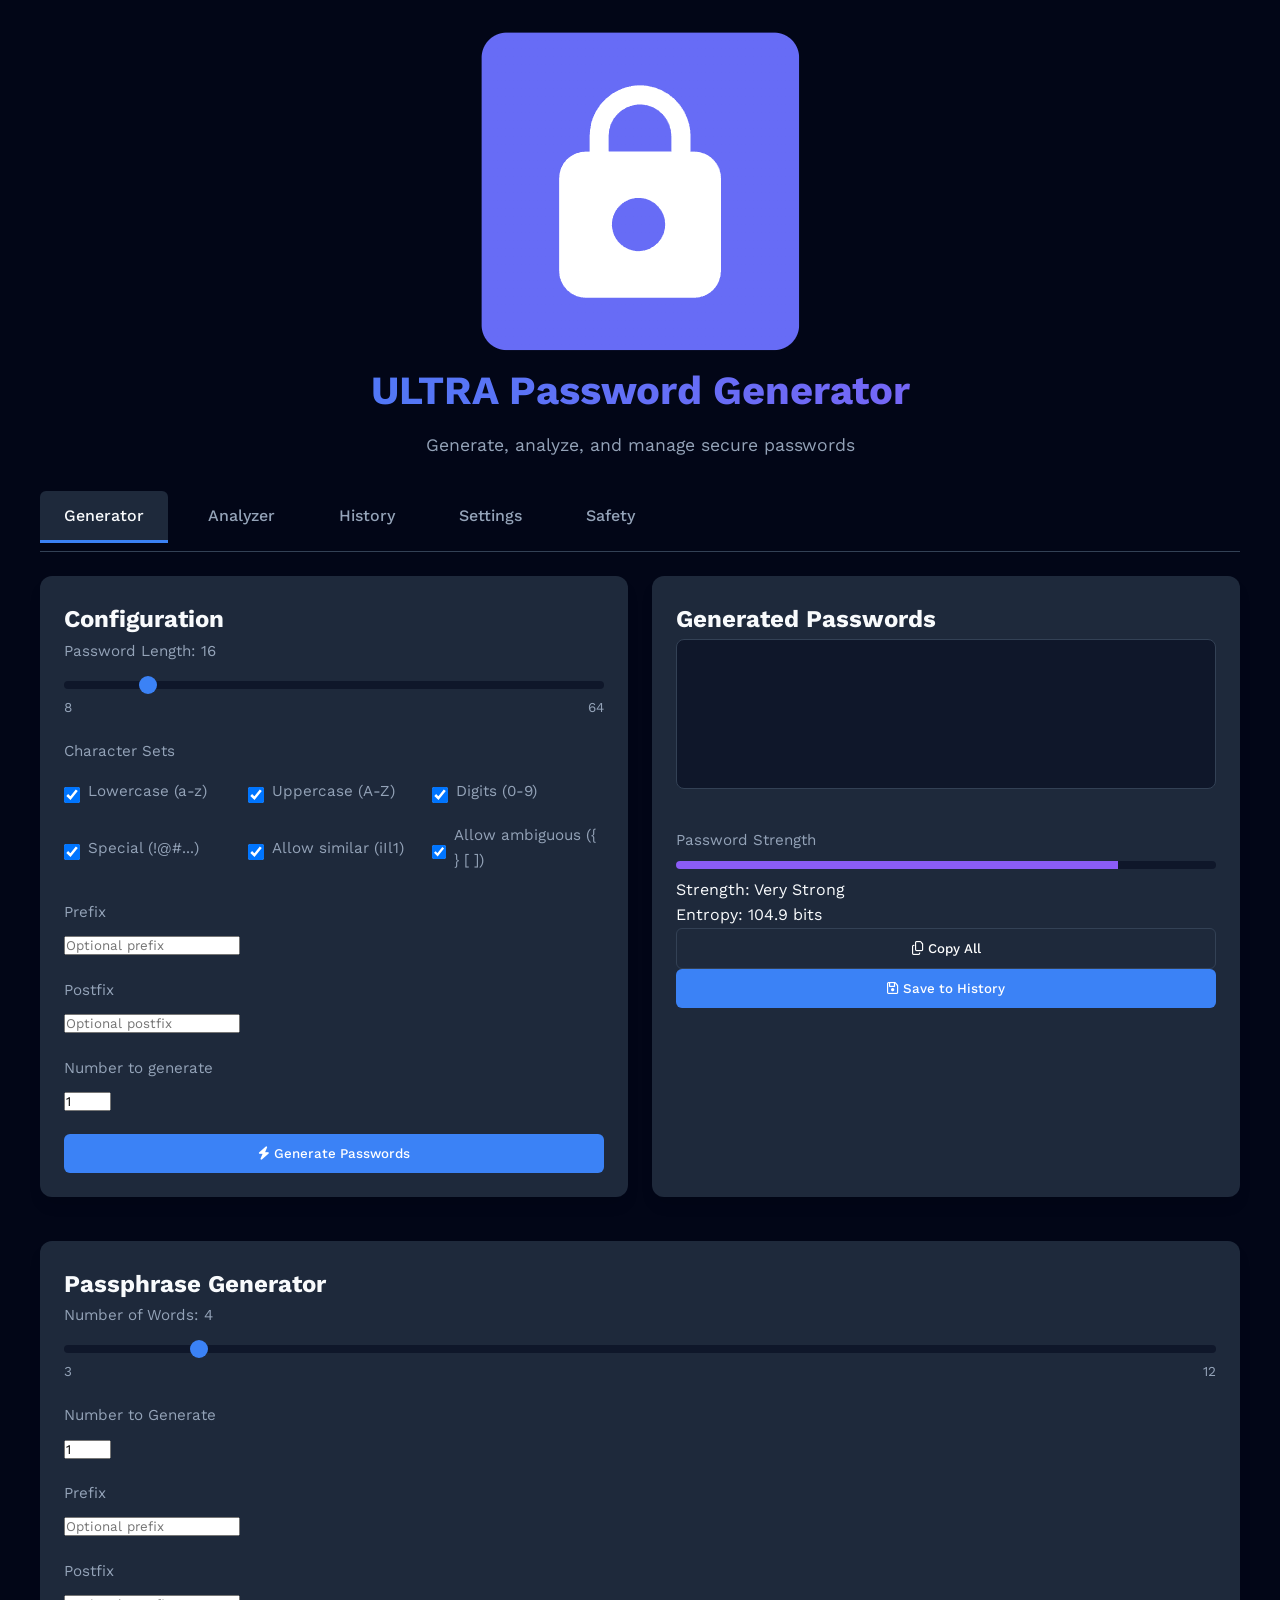
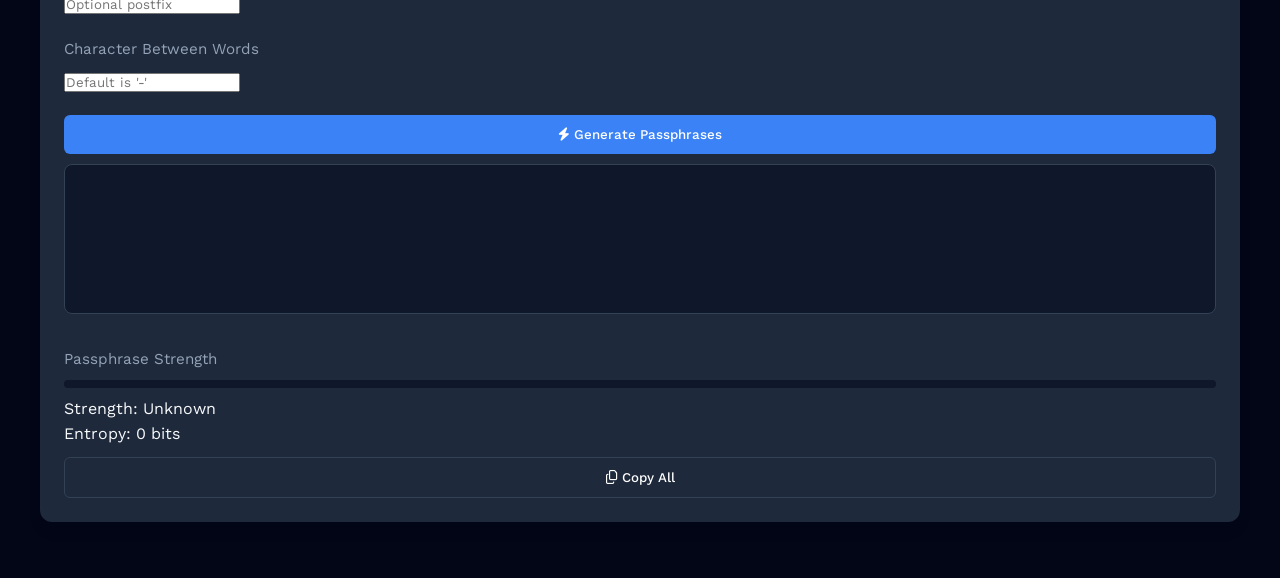
==== commit 6441b486: "Update index.html" ====
--- a/index.html
+++ b/index.html
@@ -372,10 +372,15 @@
 </head>
 <body>
     <div class="container">
-        <header>
-            <h1>ULTRA Password Generator</h1>
-            <p class="subtitle">Generate, analyze, and manage secure passwords</p>
-        </header>
+        <header class="site-header">
+            <div class="title-bar">
+              <img src="icon.png" alt="Site Logo" class="site-logo">
+              <div class="title-text">
+                <h1>ULTRA Password Generator</h1>
+                <p class="subtitle">Generate, analyze, and manage secure passwords</p>
+              </div>
+            </div>
+          </header>
 
         <div class="tabs">
             <div class="tab active" data-tab="generator">Generator</div>
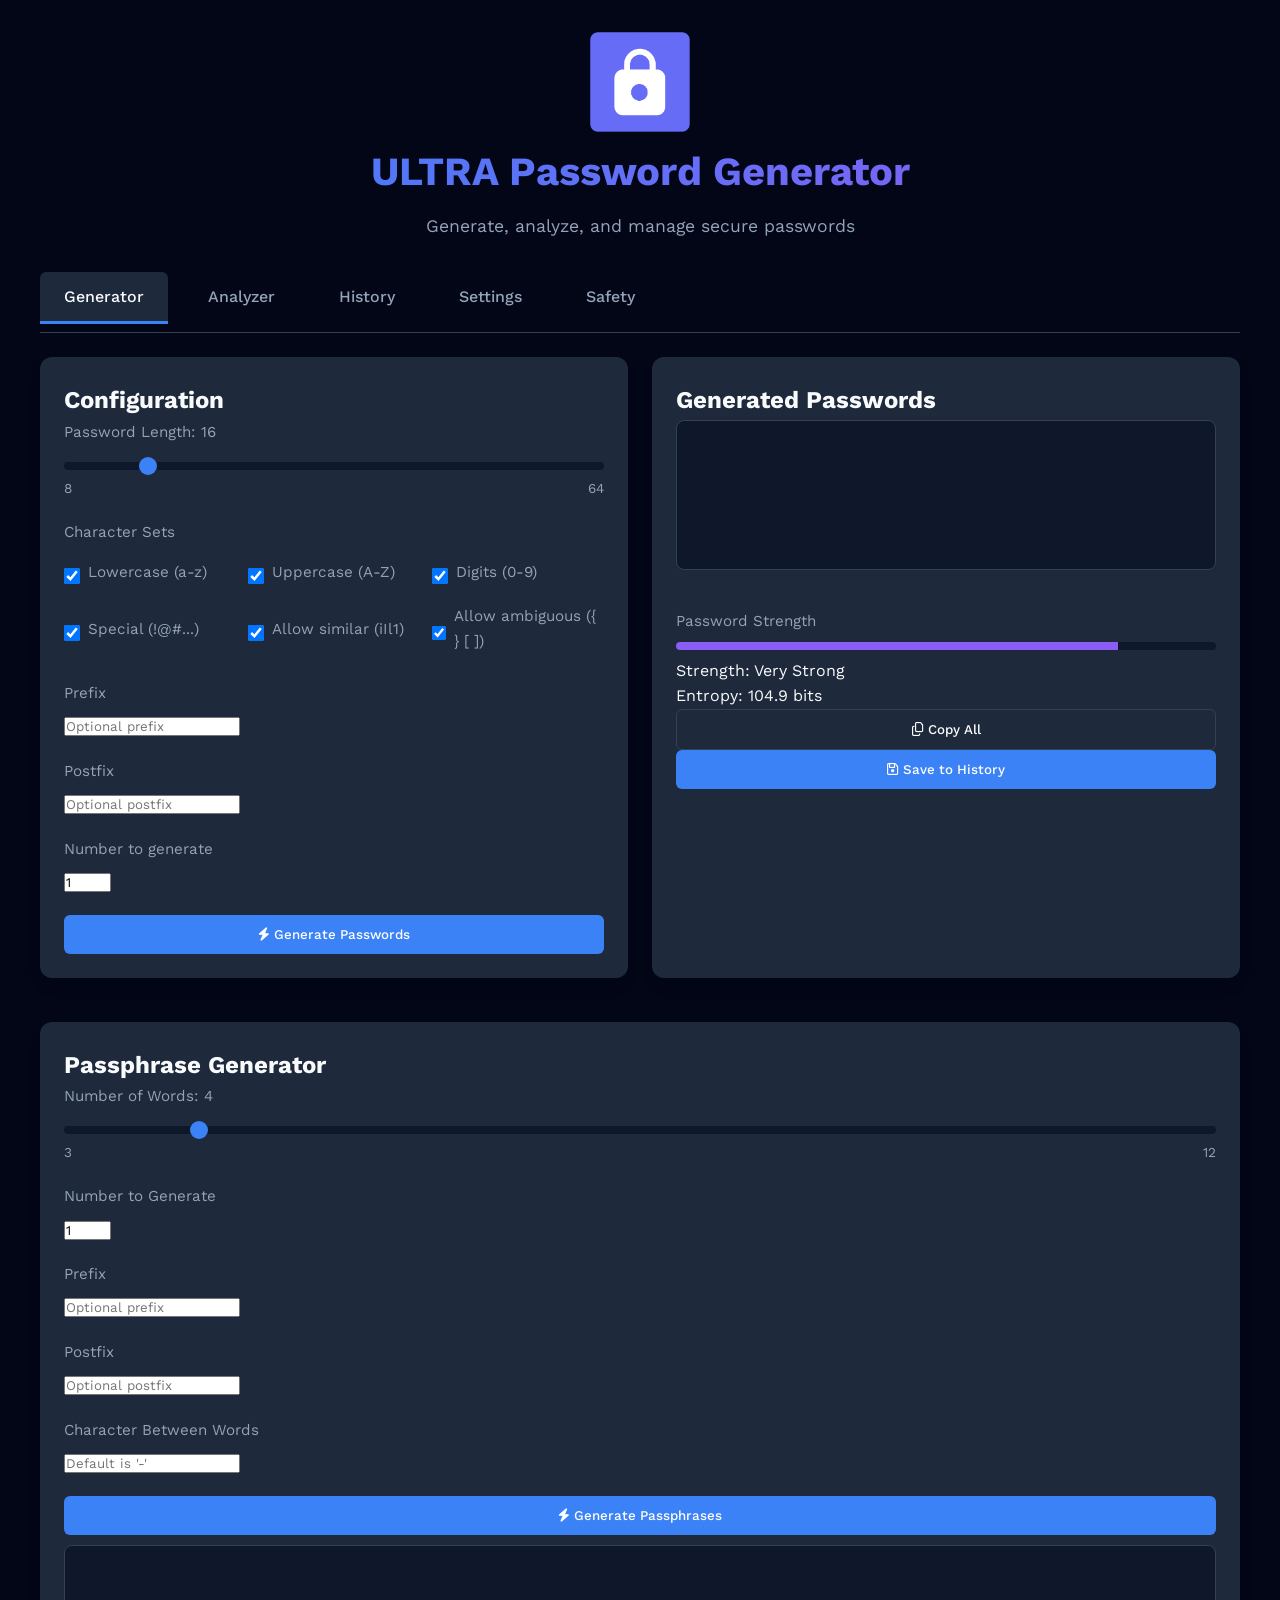
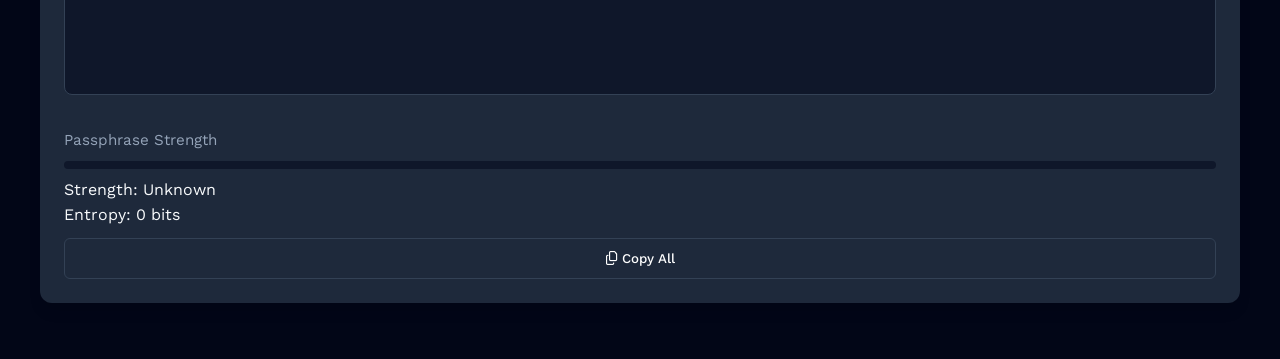
==== commit 3f2342f8: "Update index.html" ====
--- a/index.html
+++ b/index.html
@@ -313,6 +313,12 @@
             margin-right: 10px;
             word-break: break-word;
             overflow-wrap: anywhere;
+        }
+        .site-logo {
+          max-width: 100px;
+          max-height: 100px;
+          height: auto;
+          width: auto;
         }
         
         .history-item .actions {
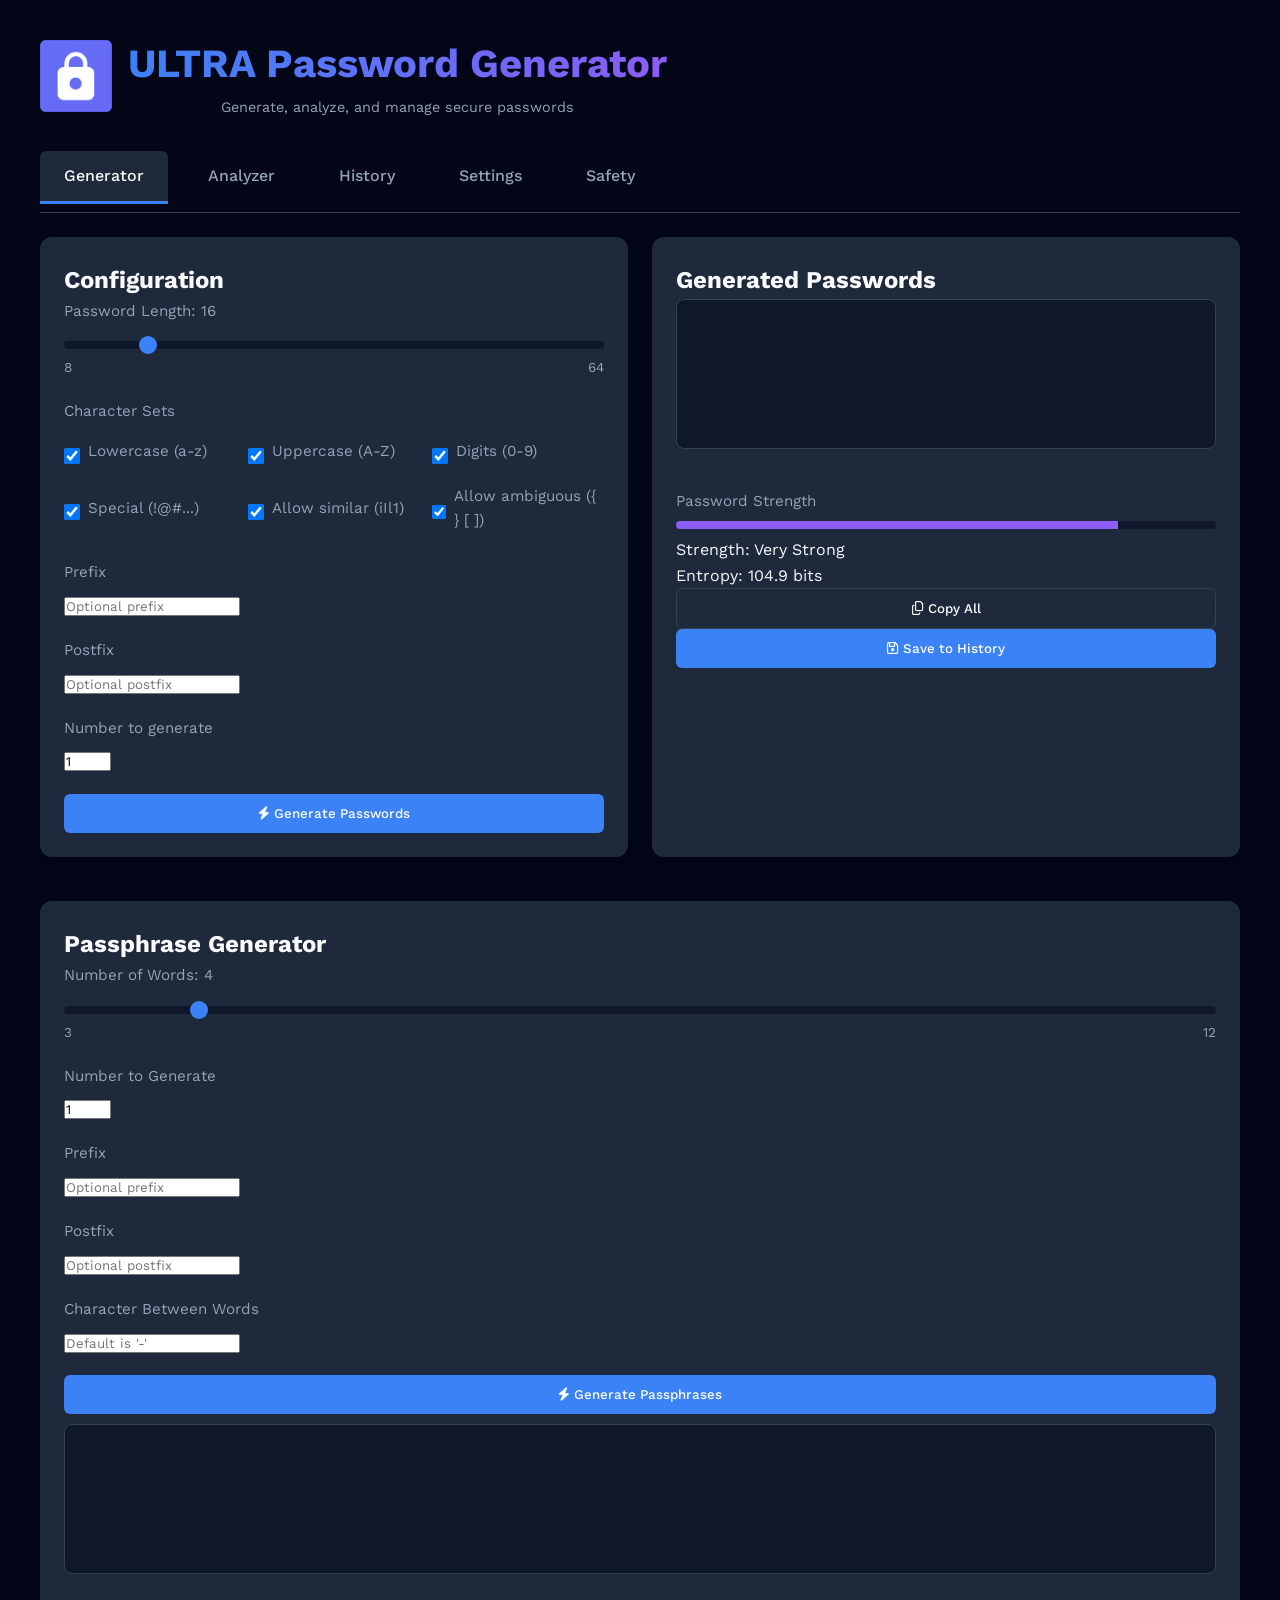
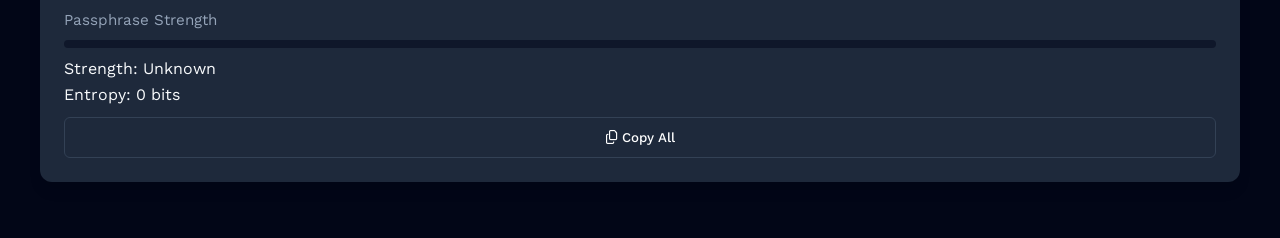
==== commit 85c4b220: "Update index.html" ====
--- a/index.html
+++ b/index.html
@@ -62,9 +62,10 @@
         }
 
         .subtitle {
-            color: var(--text-secondary);
-            font-size: 1.1rem;
-        }
+            margin: 0;
+            font-size: 0.9em;
+            color: #94a3b8;
+          }
 
         .tabs {
             display: flex;
@@ -293,6 +294,12 @@
             color: var(--danger);
         }
 
+        .title-bar {
+            display: flex;
+            align-items: center;
+            gap: 16px;
+          }
+
         .password-history {
             max-height: 300px;
             overflow-y: auto;
@@ -314,12 +321,17 @@
             word-break: break-word;
             overflow-wrap: anywhere;
         }
+        
         .site-logo {
-          max-width: 100px;
-          max-height: 100px;
+          max-width: 72px;
+          max-height: 72px;
           height: auto;
           width: auto;
         }
+
+        .title-text h1 {
+            margin: 0;
+          }
         
         .history-item .actions {
             display: flex;
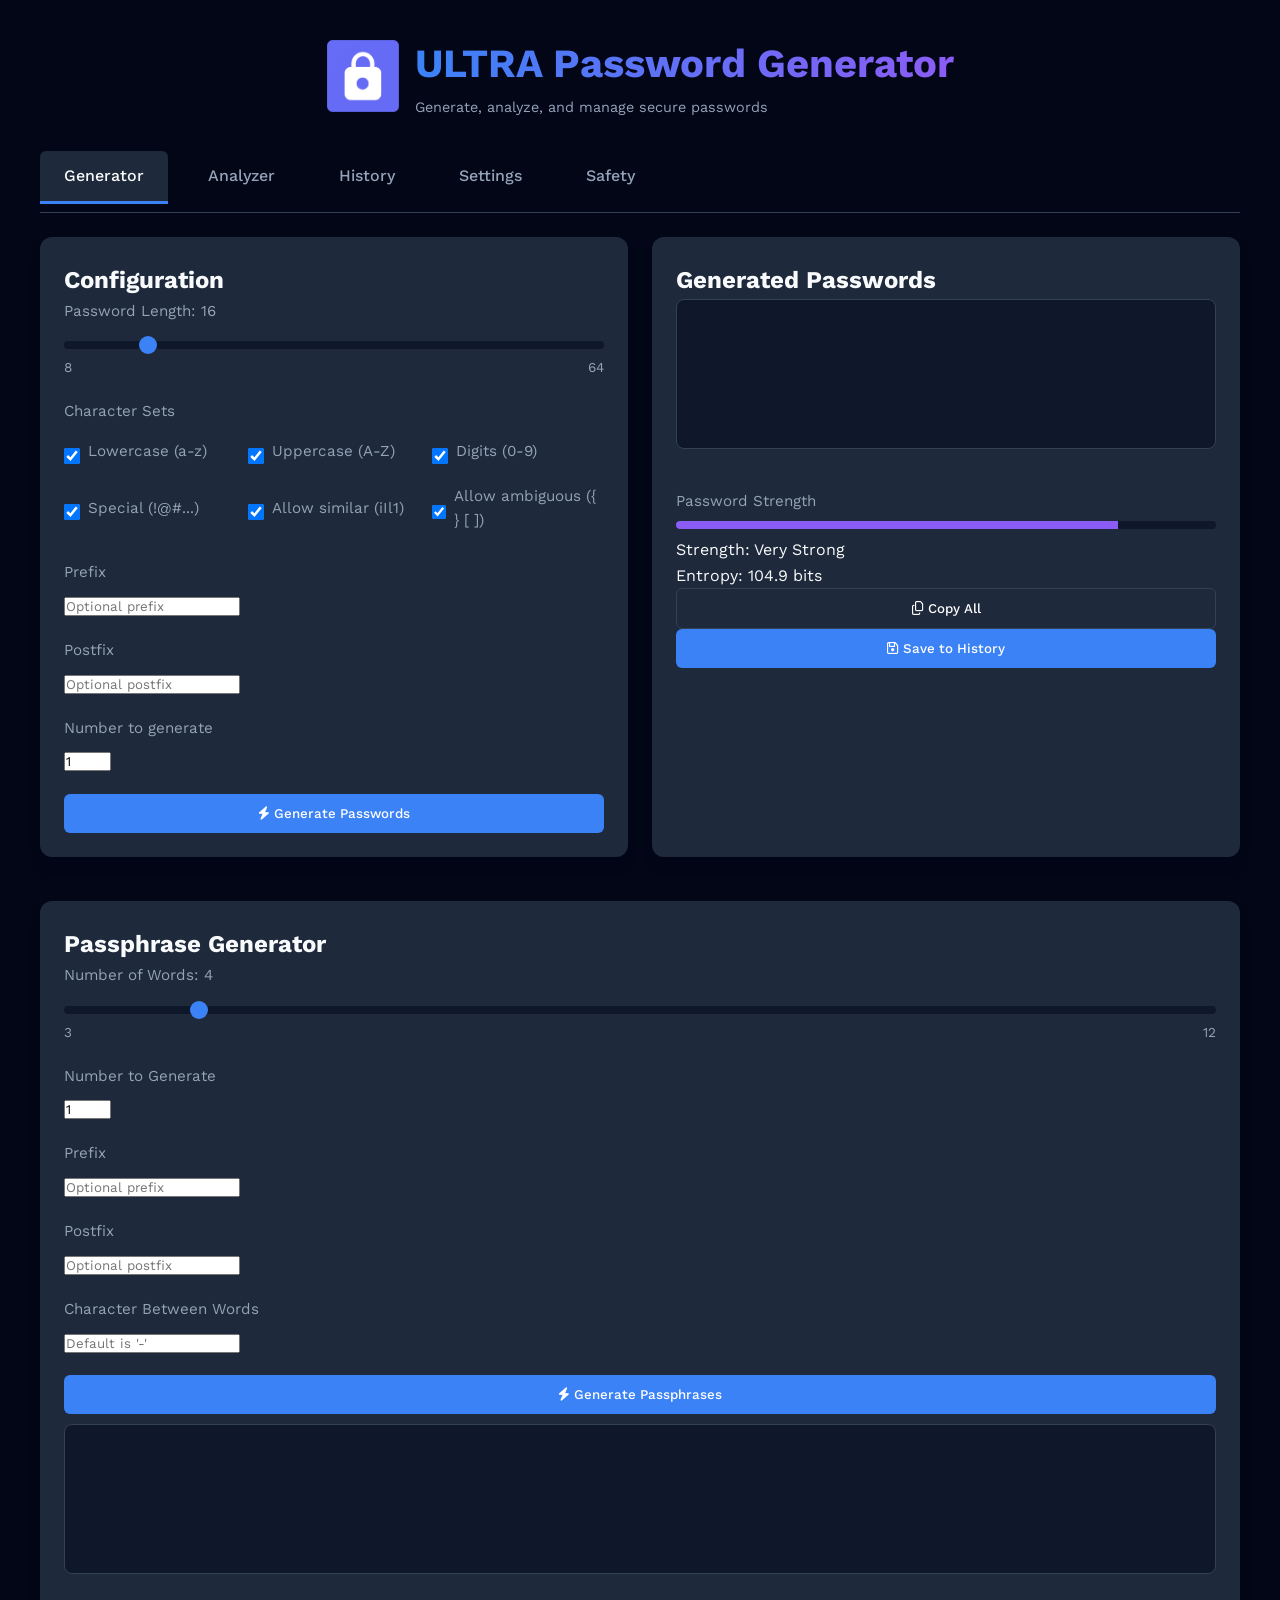
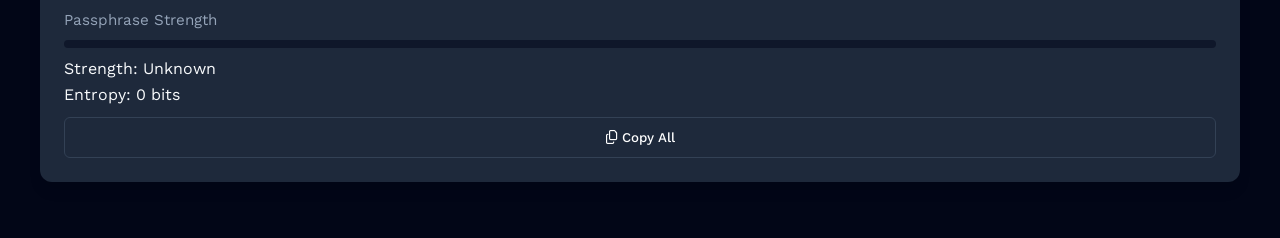
==== commit eed5cbca: "Update index.html centered top bar made top bar user friendly for mobile" ====
--- a/index.html
+++ b/index.html
@@ -297,8 +297,10 @@
         .title-bar {
             display: flex;
             align-items: center;
+            justify-content: center;
             gap: 16px;
-          }
+            text-align: left;
+        }
 
         .password-history {
             max-height: 300px;
@@ -384,6 +386,10 @@
             .tabs {
                 overflow-x: auto;
                 padding-bottom: 0;
+            }
+            .title-bar {
+                flex-direction: column;
+                text-align: center;
             }
         }
     </style>
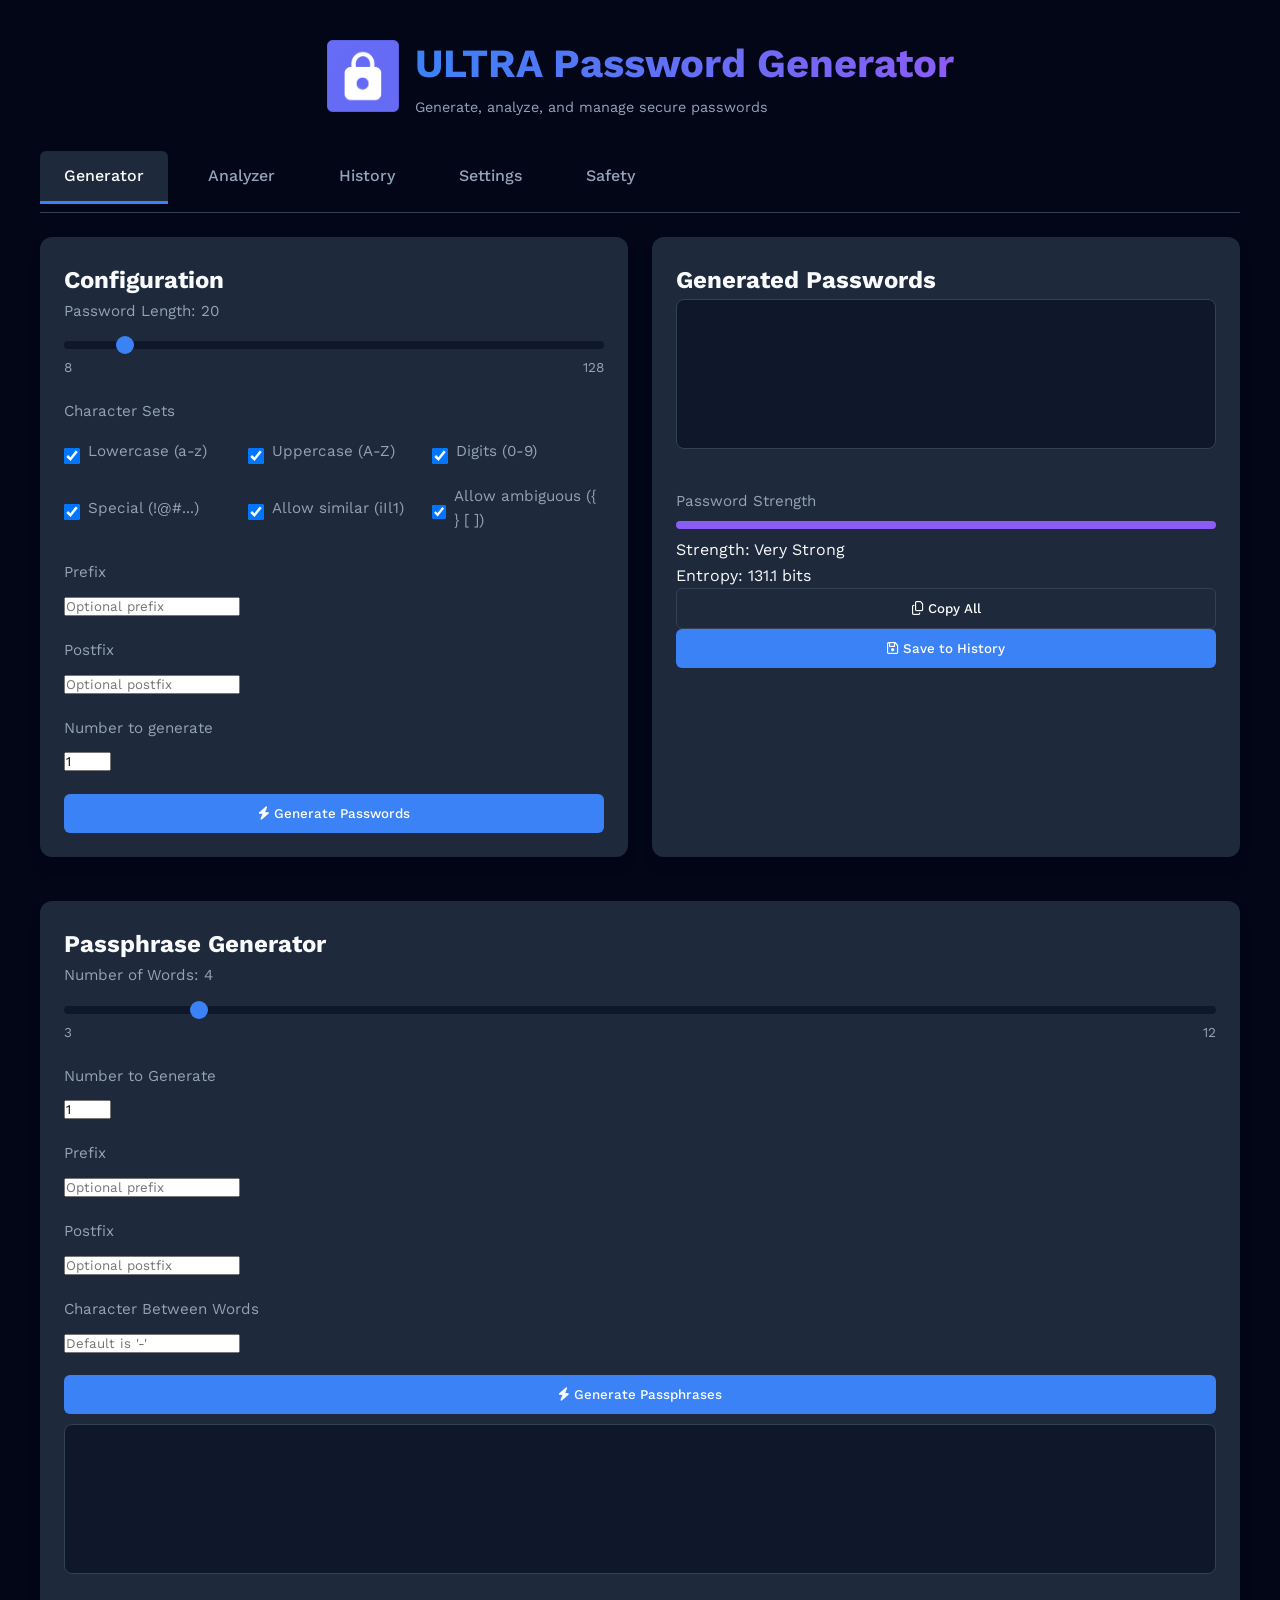
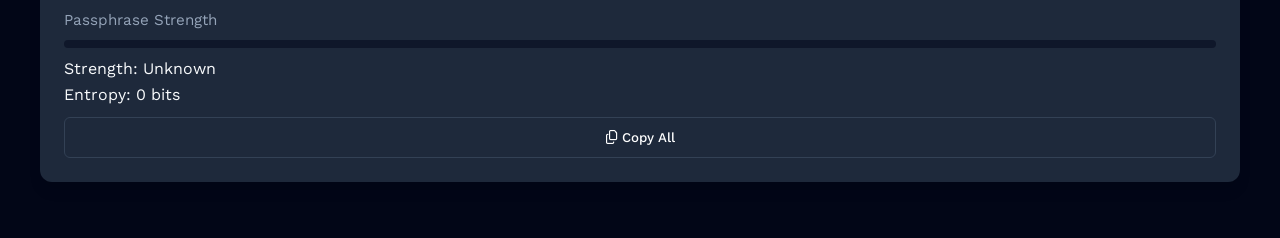
==== commit 7c44787d: "Update index.html Updated Password Length from 64 characters to 128 characters" ====
--- a/index.html
+++ b/index.html
@@ -419,11 +419,11 @@
                 <div class="card">
                     <h2>Configuration</h2>
                     <div class="control-group">
-                        <label for="length">Password Length: <span id="length-value">16</span></label>
-                        <input type="range" id="length" min="8" max="64" value="16">
+                        <label for="length">Password Length: <span id="length-value">20</span></label>
+                        <input type="range" id="length" min="8" max="128" value="20">
                         <div class="range-labels">
                             <span>8</span>
-                            <span>64</span>
+                            <span>128</span>
                         </div>
                     </div>
 
@@ -599,10 +599,10 @@
 
                 <div class="control-group">
                     <label for="default-length">Default Password Length</label>
-                    <input type="range" id="default-length" min="8" max="64" value="16">
+                    <input type="range" id="default-length" min="8" max="128" value="20">
                     <div class="range-labels">
                         <span>8</span>
-                        <span>64</span>
+                        <span>128</span>
                     </div>
                 </div>
 
